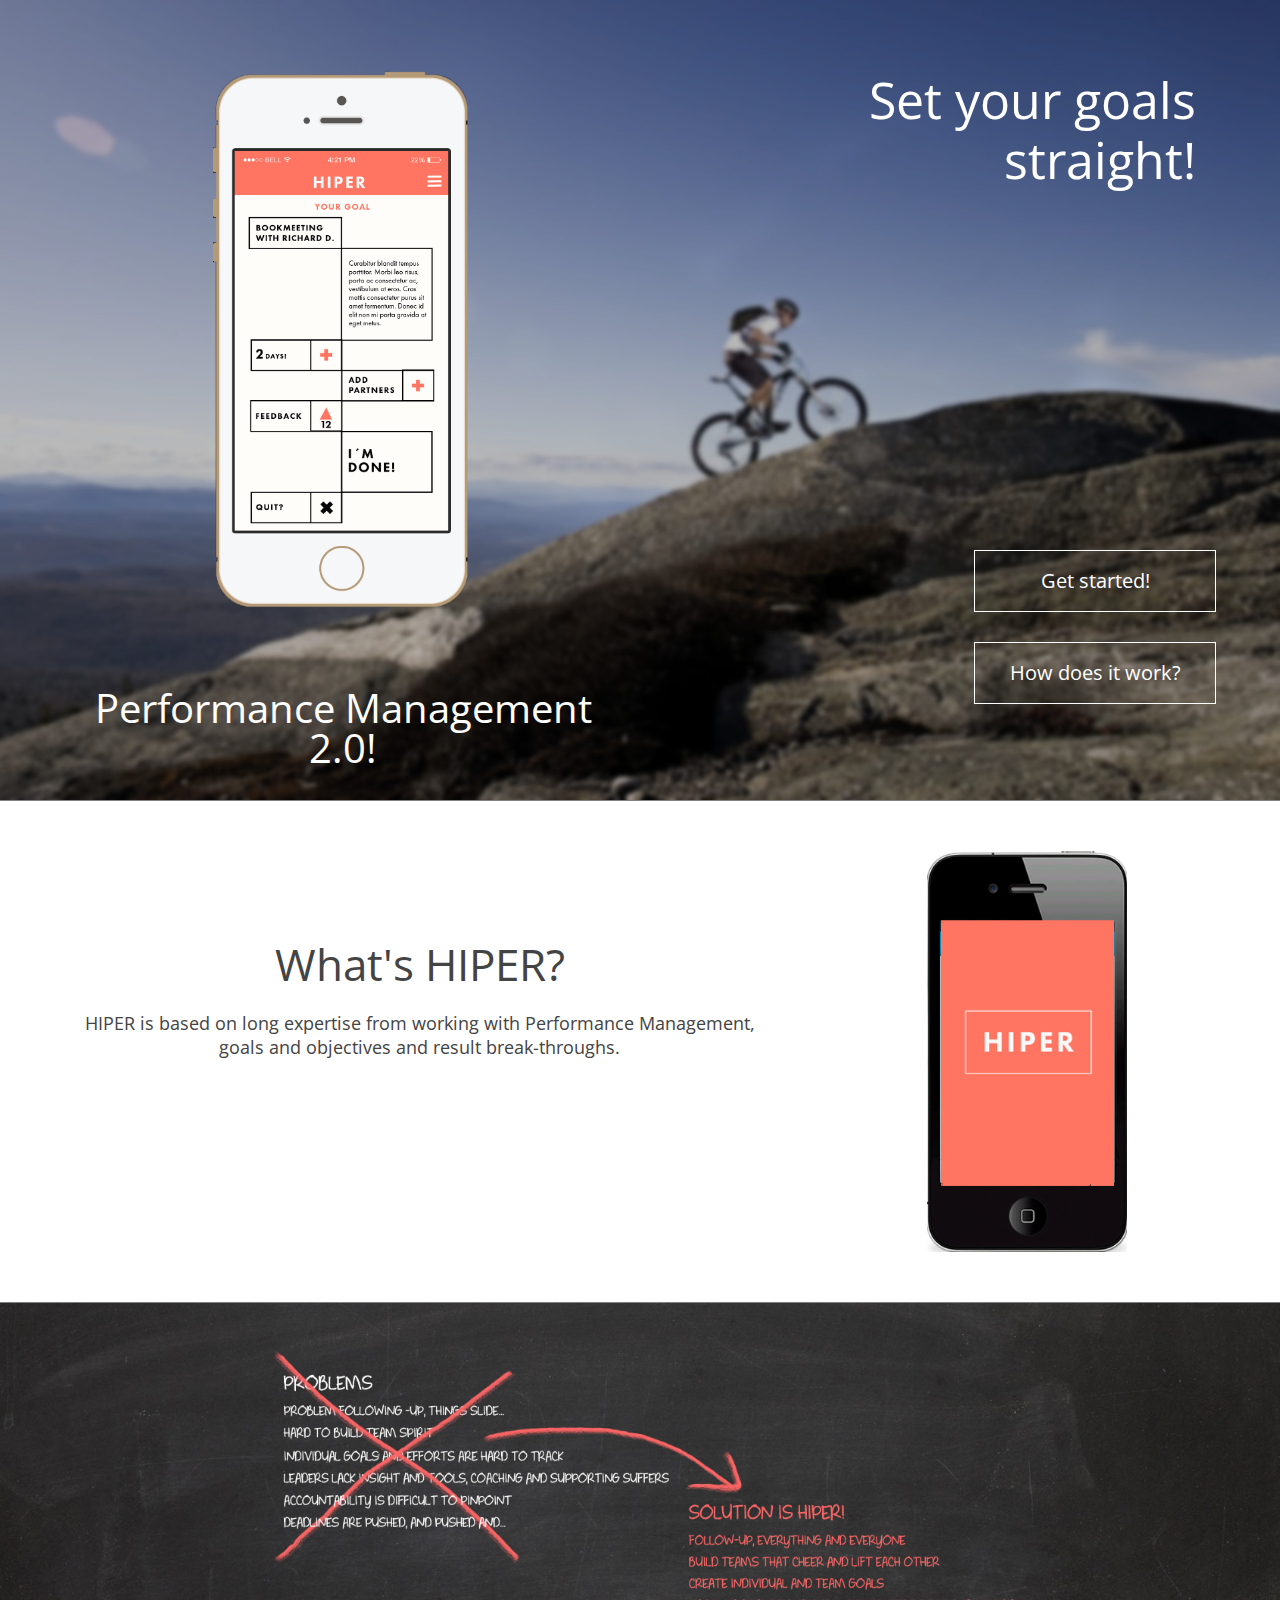
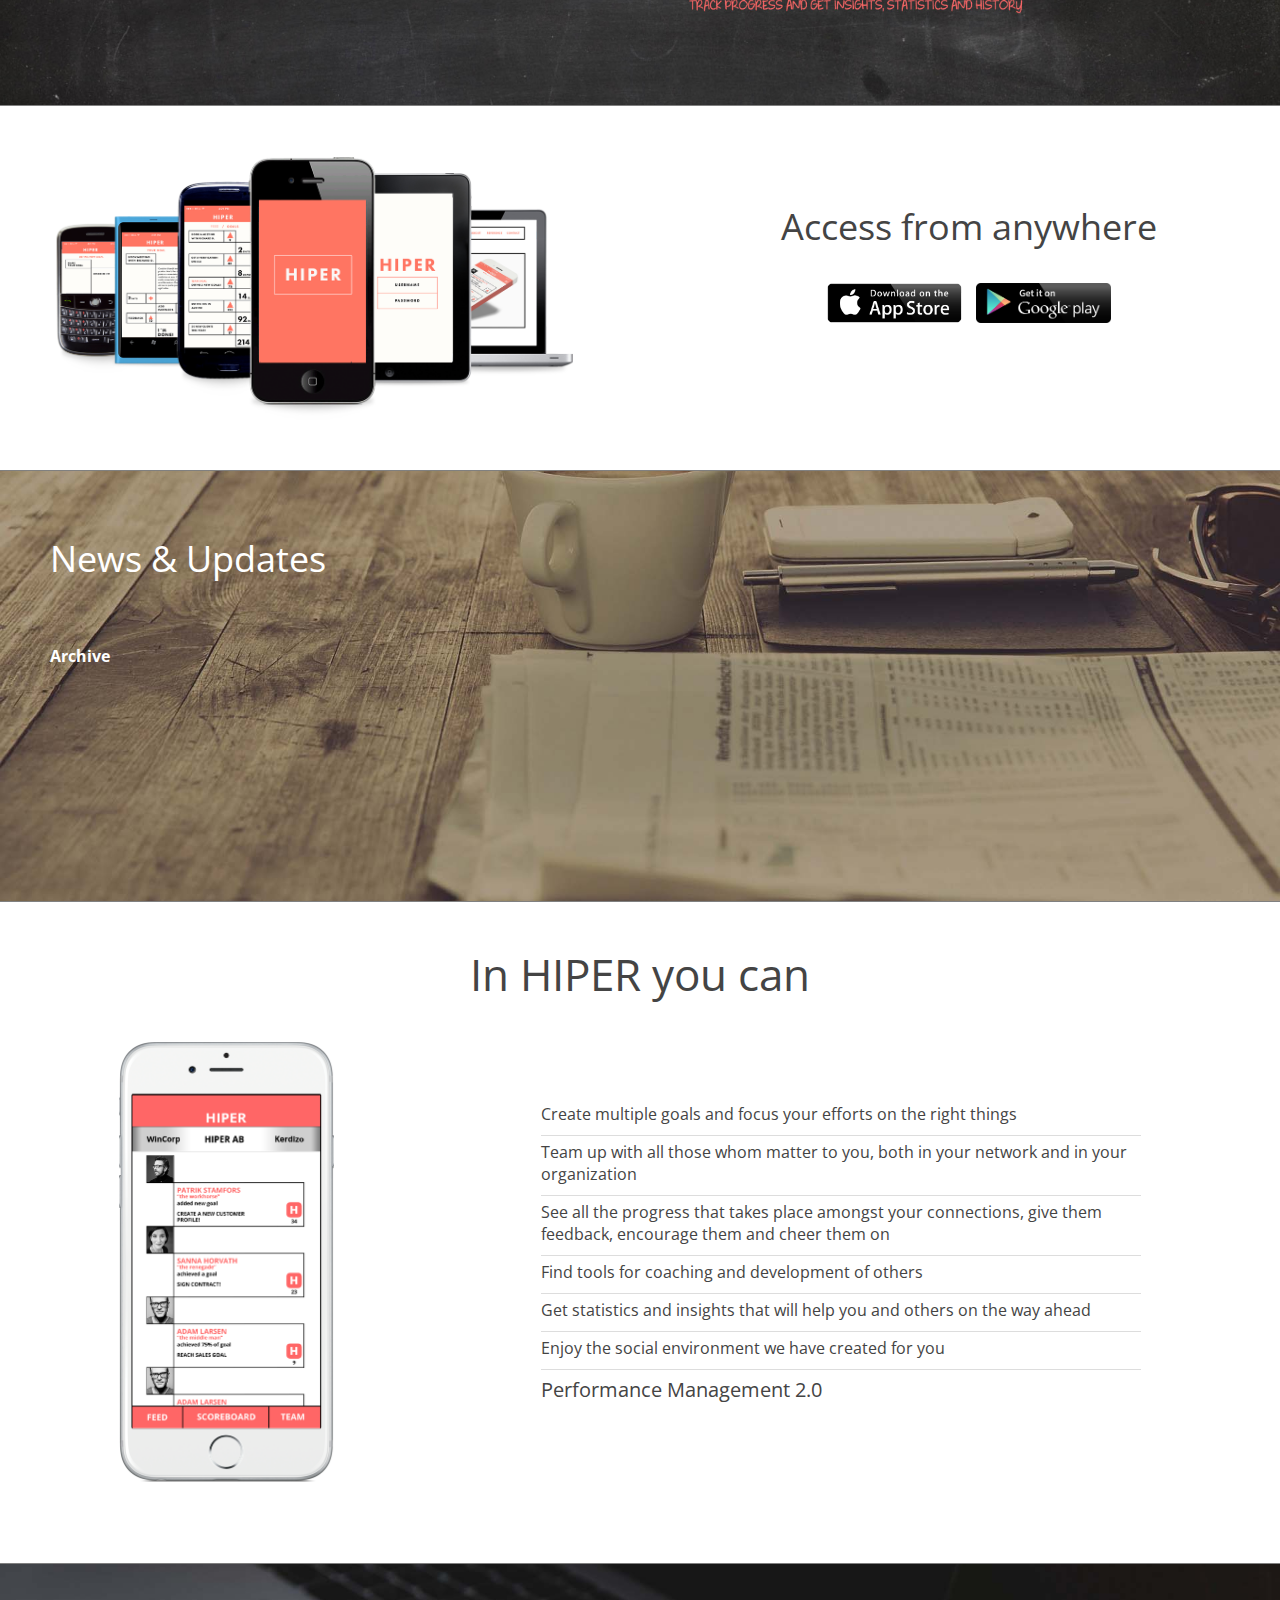
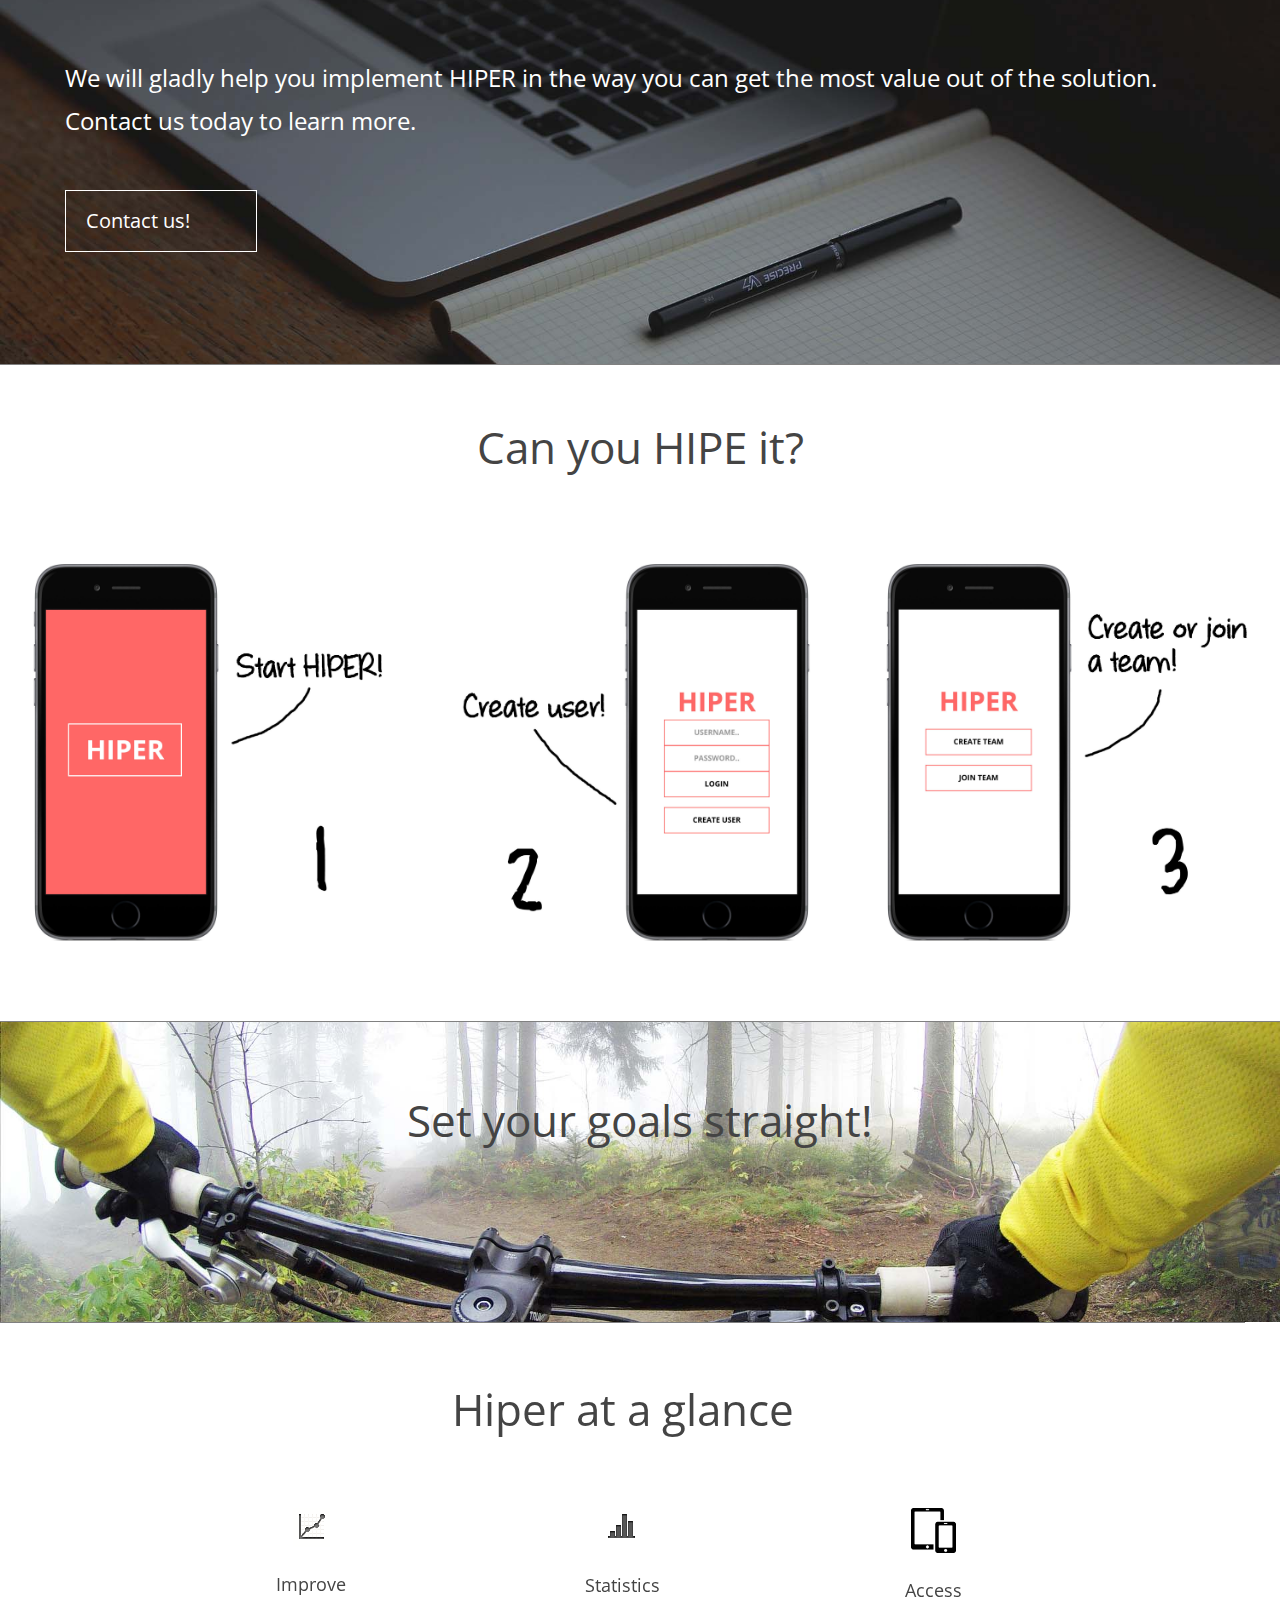
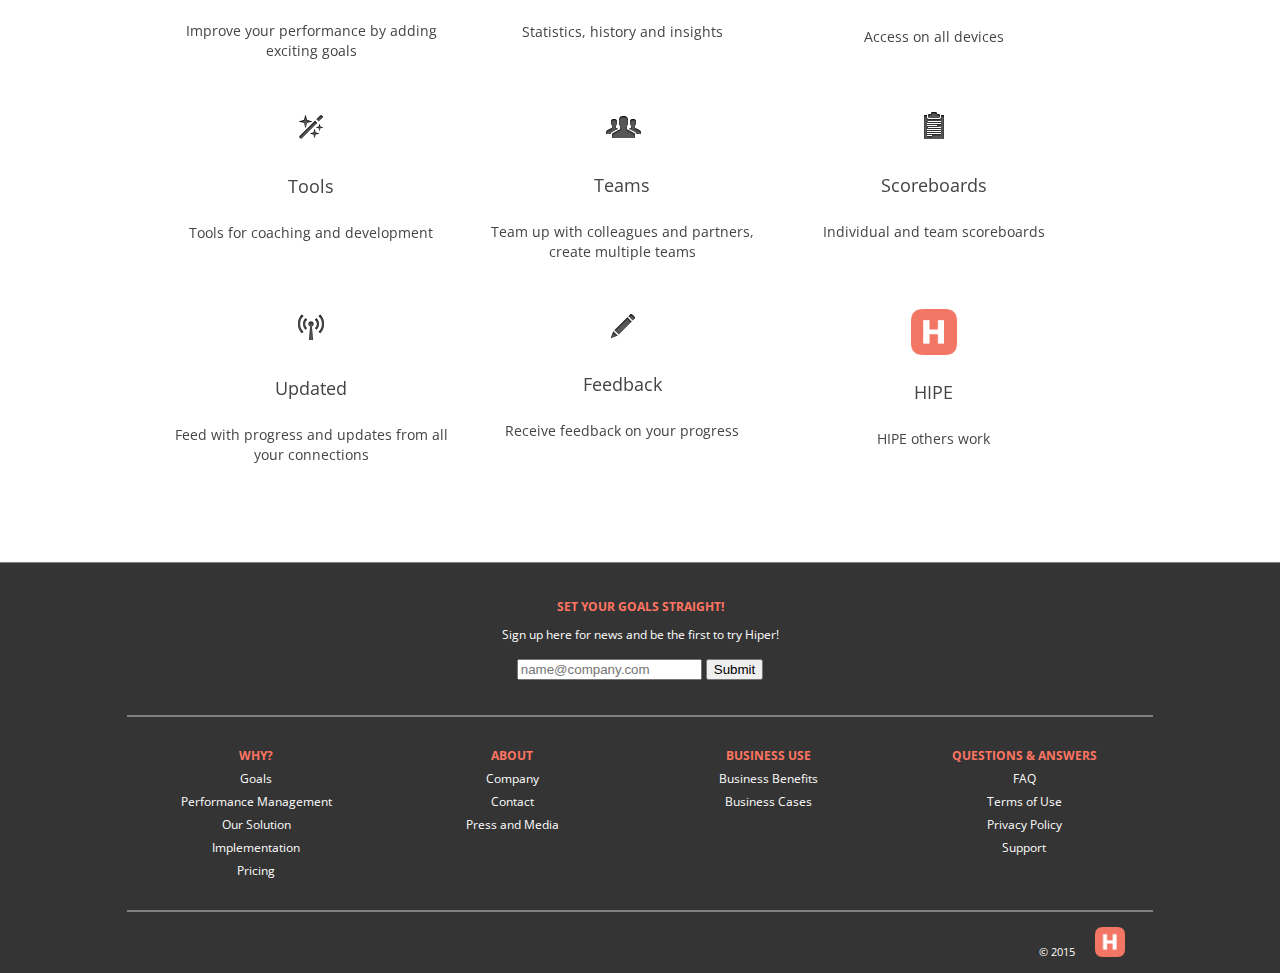
==== en/index.html @ ca30c926 "first commit" ====
<!--  Engelsk sida  -->

<!DOCTYPE html>
<html lang="en-gb" dir="ltr">

<head>
	<link rel="alternate" href="en.hiper.se" hreflang="en-se" />
	<title>HIPER performance management tool - IT tool for goal setting and team motivation</title>
	<meta name="description" content="HIPER performance management tool improves team performance by simplifying goal setting and increasing team 
	motivation by a shared feed with goal updates">
	<link rel="canonical" href="http://en.hiper.se">
	<meta name="viewport" content="width=device-width, initial-scale=1.0">
	<meta charset="utf-8">
	
	<link href='https://fonts.googleapis.com/css?family=Open+Sans:400,300,800,700&subset=latin,greek' rel='stylesheet' type='text/css'>	
	
	<!-- UIkit -->
	<!-- CSS -->
	<link id="data-uikit-theme" rel="stylesheet" type="text/css" href= "UIkit/css/uikit.css"> 
	<link rel="stylesheet" type="text/css" href= "UIkit/css/components/slidenav.css"> 
	<link rel="stylesheet" type="text/css" href= "UIkit/css/components/slider.css"> 
	
	<!--HIPER style-->
	<link rel="stylesheet" type="text/css" href= "css/hiperstyle_homepage.css"> 
	
	<!-- javascript -->
	<script src="UIkit/jquery-1.11.3.js"></script>
	<script src="UIkit/js/uikit.min.js"></script>
	<script src="UIkit/js/components/parallax.min.js"></script>    
	<script src="UIkit/js/components/slider.min.js"></script>  	
	<script src="UIkit/js/components/slidenav.min.js"></script>  		
	<script src="../functions.js"></script>
	<script>
		window.onload=load_news('en',3);
	</script>
	
	<!-- Autocomplete CSS -->
    <link rel="stylesheet" href="UIkit/components/autocomplete.min.css">
    <!-- Autocomplete Javascript -->
    <script src="UIkit/components/autocomplete.min.js"></script>
	<!--Favicon-->
	<link rel="icon" 
      type="image/png" 
      href="favicon.png" />
</head>

<body>
<!-- Facebook like button-->
<div id="fb-root"></div>
<script>(function(d, s, id) {
  var js, fjs = d.getElementsByTagName(s)[0];
  if (d.getElementById(id)) return;
  js = d.createElement(s); js.id = id;
  js.src = "//connect.facebook.net/en_US/sdk.js#xfbml=1&version=v2.5";
  fjs.parentNode.insertBefore(js, fjs);
}(document, 'script', 'facebook-jssdk'));</script>

<div style="position:absolute; left: 0; right: 0; z-index: 300; width:100%;">
	<!--Heading-->
	<div id="header" style="position:fixed; 
				height:50px; 
				background-color:white; 
				width:100%;  
				z-index:500;
				border-bottom: 1px solid grey"
				data-uk-parallax="{opacity:'0,1', viewport:0.7}">

		<div class="uk-grid uk-grid-collapse">

			<div class="uk-hidden-small uk-hidden-medium uk-width-large-1-1" >
				<a href="index.html"><img style="float:left; height:46px; width:auto; margin-right:50px;margin-left:10px; margin-top:2px" src="img/hiper_logo.png"></img></a>
			<!--	<a href="index.html"><img style="float:left; height:30px; width:auto; margin:10px; margin-right:50px" src="img/hiper_logo_futura_medium_peach.png"></img></a>-->
				<a href="https://www.apple.com/itunes/charts/free-apps/"><img style="float:right; height:32px; margin:9px " src="img/app-store-logo.png"></img></a>
				<a href="https://play.google.com/store?hl=en"><img style="float:right; height:32px; margin:9px " src="img/button-get-it-on-google-play-600px.png"></img></a>


				<ul class="uk-tab" style="margin-top:13px">
					<li><a href="about.html#WhyHIPER" style="color:#ff7562">Why?</a></li>
					<li><a href="about.html#AboutHIPER" style="color:#ff7562">About</a></li>
					<li><a href="about.html#Pricing" style="color:#ff7562">Pricing</a></li>
					<li><a href="about.html#Contact" style="color:#ff7562">Contact</a></li>
					<li><a href="about.html#Contact" style="color:#ff7562">Get started!</a></li>
					<li><a href="http://hiper-app.com" style="color:#ff7562">Login</a></li>
					<!-- flag -->
					<li><a href="../index.html"><img style="float:right; height:15px; margin-top:2px;margin-left:8px " src="img/flag-se.png"></img></a>	</li>			
				</ul>
			</div>

			<div class="uk-hidden-small uk-width-medium-1-1 uk-hidden-large" >
				<a href="index.html"><img style="float:left; height:46px; width:auto; margin-right:50px;margin-left:10px; margin-top:2px" src="img/hiper_logo.png"></img></a>
			<!--	<a href="index.html"><img style="float:left; height:30px; width:auto; margin:10px; margin-right:50px" src="img/hiper_logo_futura_medium_peach.png"></img></a>-->
				<a href="https://www.apple.com/itunes/charts/free-apps/"><img style="float:right; height:32px; margin:9px " src="img/app-store-logo.png"></img></a>
				<a href="https://play.google.com/store?hl=en"><img style="float:right; height:32px; margin:9px " src="img/button-get-it-on-google-play-600px.png"></img></a>
	

				<ul class="uk-tab">
				<li data-uk-dropdown="{mode:'click'}">
					<a href="" style="margin-top:13px; color:#ff7562">Menu</a>
					<!--<div><button class="uk-button" style="height:30px;margin:10px;">Menu</button></div>-->
					<div class="uk-dropdown">					
						<ul class="uk-nav uk-nav-dropdown">
							<li><a href="about.html#WhyHIPER">Why?</a></li>
							<li><a href="about.html#AboutHIPER">About</a></li>
							<li><a href="about.html#Pricing">Pricing</a></li>
							<li><a href="about.html#Contact">Contact</a></li>
							<li><a href="about.html#Contact">Get started!</a></li>							
							<li><a href="http://hiper-app.com" style="color:#ff7562">Login</a></li>
						</ul>
					</div>
				</li>
				<!-- flag -->
				<li><a href="../index.html"><img style="height:15px; margin-top:15px;margin-left:8px " src="img/flag-se.png"></img></a>	</li>			

				</ul>
			</div>
			<div class="uk-width-small-1-1 uk-hidden-medium uk-hidden-large" >
				<a href="index.html"><img style="float:left; height:46px; width:auto; margin-right:50px;margin-left:10px; margin-top:2px" src="img/hiper_logo.png"></img></a>
			<!--	<a href="index.html"><img style="float:left; height:30px; width:auto; margin:10px; margin-right:50px" src="img/hiper_logo_futura_medium_peach.png"></img></a>-->

				<ul class="uk-tab">
				<li data-uk-dropdown="{mode:'click'}">
					<a href="" style="margin-top:13px; color:#ff7562">Menu</a>
					<!--<div><button class="uk-button" style="height:30px;margin:10px;">Menu</button></div>-->
					<div class="uk-dropdown">					
						<ul class="uk-nav uk-nav-dropdown">
							<li><a href="about.html#WhyHIPER">Why?</a></li>
							<li><a href="about.html#AboutHIPER">About</a></li>
							<li><a href="about.html#Pricing">Pricing</a></li>
							<li><a href="about.html#Contact">Contact</a></li>
							<li><a href="about.html#Contact">Get started!</a></li>							
							<li><a href="http://hiper-app.com" style="color:#ff7562">Login</a></li>
						</ul>
					</div>
				</li>
				<!-- flag -->
				<li><a href="../index.html"><img style="height:15px; margin-top:15px;margin-left:8px " src="img/flag-se.png"></img></a></li>				
				</ul>
			</div>
		</div>
	</div>

	<!--mountain bike section-->
	<div style="position:relative; 
				background-repeat:no-repeat; 	
				background-size:cover;
				background-image: url(img/bkg_extreme_mountainbike2.jpg);
				min-height:800px;
				background-position:right top;
				z-index: 100;">

		<!--first grid-->	
		<div class="uk-grid" style="position:relative; padding-left:5%; padding-right:5%" >
			<div class="uk-hidden-small uk-width-medium-1-2 uk-width-large-2-4" style="margin-top:50px;"  align="center">
				<img src="img/hiper_iphone_goal.png" alt="Performance management goal setting" style="height:auto; width:300px; padding:20px;">
				<h1 style="color:white;font-size:40px;line-height:40px;margin-top:50px;">Performance Management 2.0!</h1>	
			</div>
			<div class="uk-width-small-1-1 uk-hidden-medium uk-hidden-large" style="margin-top:50px;" align="center">
				<img src="img/hiper_iphone_goal.png" alt="Performance management goal setting" style="height:auto; width:200px; padding:5%;">				
			</div>
			<div align="right"class="uk-width-large-2-4 uk-hidden-medium uk-hidden-small uk-push-right">
				<p align="right"style=" color:#ffffff;font-size:50px;line-height:60px;margin-top:50px; padding:20px; width:75%">Set your goals straight!</p> 
<!--					<form style=" padding:20px" class="uk-form" action="store_email_en.php" method="POST" accept-charset="UTF-8">
						<fieldset data-uk-margin>
							<h4 style="color:#ffffff"> Want to try? </h4>
							<div class="uk-form-row"><input type="email" name="email" id="email" placeholder="name@company.com"></input></div>
							<div class="uk-form-row"><input type="submit" value="Submit"></input><br></div>
						</fieldset>
					</form>		-->	
				<a href="http://hiper-app.com"><p class="buttonhover" align="center"style="border:1px solid white; color:#ffffff;font-size:20px;line-height:20px;margin-top:340px; padding:20px; width:200px">Get started!</p> </a>		
				<a href="index.html#GettingStarted" data-uk-smooth-scroll><p class="buttonhover" align="center"style="border:1px solid white; color:#ffffff;font-size:20px;line-height:20px;margin-top:30px; padding:20px; width:200px">How does it work?</p> </a>		
			</div>
			<div align="right"class="uk-hidden-large uk-width-medium-1-2 uk-hidden-small uk-push-right">
				<p align="right"style=" color:#ffffff;font-size:50px;line-height:60px;margin-top:50px; padding:20px; width:75%">Set your goals straight!</p> 
<!--					<form class="uk-form" action="store_email_en.php" method="POST" accept-charset="UTF-8">
						<fieldset data-uk-margin>
							<h4 style="color:#ffffff"> Want to try? </h4>
							<div class="uk-form-row"><input type="email" name="email" id="email" placeholder="name@company.com"></input></div>
							<div class="uk-form-row"><input type="submit" value="Submit"></input><br></div>
						</fieldset>
					</form>	-->		
				<a href="http://hiper-app.com"><p class="buttonhover" align="center"style="border:1px solid white; color:#ffffff;font-size:20px;line-height:20px;margin-top:250px; padding:20px; width:200px">Get started!</p> </a>					
				<a href="index.html#GettingStarted" data-uk-smooth-scroll><p class="buttonhover" align="center"style="border:1px solid white; color:#ffffff;font-size:20px;line-height:20px;margin-top:30px; padding:20px; width:200px">How does it work?</p> </a>		
			</div>
			<div class="uk-width-small-1-1 uk-hidden-medium uk-hidden-large" align="center">
				<p style="color:#ffffff;font-size:30px;line-height:30px; padding:20px; width:75%">Set your goals straight!</p> 
				<h2 style="color:white">Performance Management 2.0!</h2>	
<!--					<form class="uk-form" action="store_email_en.php" method="POST" accept-charset="UTF-8">
						<fieldset data-uk-margin>
							<h6 style="color:#ffffff"> Want to try? </h6>
							<div class="uk-form-row"><input type="email" name="email" id="email" placeholder="name@company.com"></input></div>
							<div class="uk-form-row"><input type="submit" value="Submit"></input><br></div>
						</fieldset>
					</form>		-->	
				<a href="http://hiper-app.com"><p class="buttonhover" align="center"style="border:1px solid white; color:#ffffff;font-size:20px;line-height:20px;margin-top:50px; padding:20px; width:200px">Get started!</p> </a>		
				<a href="index.html#GettingStarted" data-uk-smooth-scroll><p class="buttonhover" align="center"style="border:1px solid white; color:#ffffff;font-size:20px;line-height:20px;margin-top:30px; padding:20px; width:200px">How does it work?</p> </a>		
			</div>
		</div>					
	</div>

	<!--What's HIPER?-->
	<div style="position:relative; 				
				background-color: #ffffff;
				min-height:400px;
				width:100%;
				z-index: 100;
				border-top: 1px solid grey;"
				data-uk-parallax="{bg:'500'}">	
		<div valign="middle" style="margin-left:50px;margin-right:50px;margin-top:20px;margin-bottom:20px;">
			<div class="uk-grid" style="position:relative">
				<div align="center" style="padding:50px;" class="uk-width-medium-2-3 uk-width-small-1-1">		
					<h2 style="font-size:44px; line-height:44px; padding-top:10%" align="center">What's HIPER?</h2>	
					<h3> HIPER is based on long expertise from working with Performance Management, goals and objectives and result break-throughs. </h3>
				</div>	
				<div align="center"  style="padding:30px" class="uk-width-medium-1-3 uk-width-small-1-1">
					<img src="img/iphone_hiper.png"  style="height:auto; max-width:200px" alt="HIPER performance management tool start screen">
				</div>				
			</div>
		</div>
	</div>
	
	<!-- Blackboard -->
	<div>
		<div style="position:relative; 				
					background-color:white;
					background-size:cover;
					background-position:center bottom;
					width:100%;
					z-index: 100;
					border-top: 1px solid grey;">
			<div class="uk-grid">		
				<div class="uk-width-large-1-1 uk-width-medium-1-1 uk-hidden-small">
					<div align="center">
						<img src="img/blackboard.jpg"  style="width:100%; height:auto;" alt="problems solved with HIPER">
					</div>
				</div>			
			</div>
		</div> 
	</div>	

		<!--Mobile devices-->
	<div align="center" style="position: relative;			  
			background-color: #ffffff;
			z-index: 100;
			width:100%;
			top:0px;
			border-top: 1px solid grey">
		<div class="uk-grid">		
			<div class="uk-width-large-1-2 uk-hidden-medium uk-hidden-small">						
				<img src="img/mobile-devices.png" style=" height:auto; width:672px; padding:8%;" alt="mobiles with HIPER - performance management tool for goal review"></img>
			</div>
			<div class="uk-width-large-1-2 uk-hidden-medium uk-hidden-small">		
				<h2 style="padding-top:100px;font-size:36px;line-height:42px;"><span itemprop="operatingSystem">Access from anywhere</span></h2>
				<a href="https://www.apple.com/itunes/charts/free-apps/"><img style="float:center; height:40px; margin:5px; margin-top:20px " src="img/app-store-logo.png"></img></a>
				<a href="https://play.google.com/store?hl=en"><img style="float:center; height:40px; margin:5px; margin-top:20px " src="img/button-get-it-on-google-play-600px.png"></img></a>
			</div>
			<div class="uk-hidden-large uk-width-medium-1-1 uk-hidden-small">		
				<h2 style="padding-top:30px;font-size:36px;line-height:42px;"><span itemprop="operatingSystem">Access from anywhere</span></h2>
				<img src="img/mobile-devices.png" style=" height:auto; width:672px; padding:20px;" alt="mobiles with HIPER - performance management tool for goal review"></img>
				<br>
				<a href="https://www.apple.com/itunes/charts/free-apps/"><img style="float:center; height:40px; margin-bottom:20px;margin-top:10px;margin-left:5px;margin-right:5px  " src="img/app-store-logo.png"></img></a>
				<a href="https://play.google.com/store?hl=en"><img style="float:center; height:40px; margin-bottom:20px;margin-top:10px;margin-left:5px;margin-right:5px " src="img/button-get-it-on-google-play-600px.png"></img></a>
			</div>
			<div class="uk-hidden-large uk-hidden-medium uk-width-small-1-1" style="background-color: #ffffff";>		
				<h2 style="padding-top:30px;font-size:36px;line-height:42px;"><span itemprop="operatingSystem">Access from anywhere</span></h2>
				<img src="img/mobile-devices.png" style=" height:auto; width:672px; padding:20px;" alt="mobiles with HIPER - performance management tool for goal review"></img>
				<a href="https://www.apple.com/itunes/charts/free-apps/"><img style="float:center; height:40px; margin-bottom:20px;margin-top:10px;margin-left:5px;margin-right:5px  " src="img/app-store-logo.png"></img></a>
				<a href="https://play.google.com/store?hl=en"><img style="float:center; height:40px; margin-bottom:20px;margin-top:10px;margin-left:5px;margin-right:5px " src="img/button-get-it-on-google-play-600px.png"></img></a>
			</div>
		</div>
	</div>	
	
	<!-- News and media, newspaper-->
	<a id="newsandupdates" class="anchorback50"></a>
	<div  style="position:relative; 				
				background-image: url(img/newsandpress.jpg);
				background-size:cover;
				background-position:left center;
				height:430px;
				width:100%;
				z-index: 100;
				border-top: 1px solid grey;">

		<div style="margin-top:70px;padding-left:50px">
			<h2 style="font-size:36px;color:white;line-height:36px;"> News & Updates </h2>
			<br>

			<p style="color:white;"> <span id="news_en_top3"> </p> 
			<br>
			<a href="#news_archive" data-uk-modal onclick="load_news('en',100)" style="z-index: 500;color:white; font-size:16px;line-height:16px; font-weight:bold">Archive</a>
		</div>		
	</div>
		<!-- Modal implementation News archive -->
	<div id="news_archive" class="uk-modal">
		<div class="uk-modal-dialog">			
			<a  href="#"  class="uk-modal-close uk-close"></a>
			<div class="uk-container-center" style="padding-bottom:5%">		
				<div class="uk-panel">
					<h2>Archive</h2>
					<p style="padding-left 20px"> <span id="news_en_all"> </p>
				</div>			
			</div>			
		</div>
	</div>
		
	<!--In HIPER you can-->
	<div align="center" style="position:relative; 		 
				background-color:#FFFFFF;
				z-index: 200;
				width:100%;
				min-height:500px;
				border-top: 1px solid grey">	
		<!-- IPhone profiles -->
		
		<div style="position:relative">
			<div align="center" style="width:100%" class="uk-grid">		
				<div align="center" style=" margin-top:50px;margin-bottom:50px" class="uk-hidden-small uk-width-medium-1-1">
					<h2 style="font-size:44px;line-height:44px;"> In HIPER you can </h2>				
					<table>
						<tr>
							<td style="width:400px"><img src="img/inhiperyoucan-iphone.png" alt="goal update feed" style="max-height:500px; width:auto; padding:30px"></td>
							<td>
								<ul class="uk-list uk-list-line uk-list-space" style=" padding:50px; width:600px">
									<li><h4>Create multiple goals and focus your efforts on the right things</h4></li>
									<li><h4>Team up with all those whom matter to you, both in your network and in your organization</h4></li>
									<li><h4>See all the progress that takes place amongst your connections, give them feedback, encourage them and cheer them on</h4></li>
									<li><h4>Find tools for coaching and development of others</h4></li>
									<li><h4>Get statistics and insights that will help you and others on the way ahead</h4></li>
									<li><h4>Enjoy the social environment we have created for you</h4></li>
									<li><h2>Performance Management 2.0</h2></li>
								</ul>
							</td>
						<tr>
					</table>
					
				</div>				
				<div align="center" style=" margin-top:50px" class="uk-width-small-1-1 uk-hidden-medium uk-hidden-large">
					<h2 style="font-size:44px;line-height:44px;"> In HIPER you can </h2>				
					<table>
						<tr>
							<td style="width:300px" align="center"><img src="img/inhiperyoucan-iphone.png"  alt="goal update feed" style="height:500px; width:auto; padding:50px"></td>
						</tr>
						<tr>
							<td>
								<ul class="uk-list uk-list-line" style=" padding-bottom:30px;">
									<li><h6>Create multiple goals and focus your efforts on the right things</h6></li>
									<li><h6>Team up with all those whom matter to you, both in your network and in your organization</h6></li>
									<li><h6>See all the progress that takes place amongst your connections, give them feedback, encourage them and cheer them on</h6></li>
									<li><h6>Find tools for coaching and development of others</h6></li>
									<li><h6>Get statistics and insights that will help you and others on the way ahead</h6></li>
									<li><h6>Enjoy the social environment we have created for you</h6></li>
									<li><h2>Performance Management 2.0</h2></li>
								</ul>
							</td>
						<tr>
					</table>					
				</div>							
			</div>  
		</div>	
	</div>
	
	<!--we will gladly help you implement hiper-->
	<div style="position:relative; 				
				background-image: url(img/bkg_laptop.jpg);
				background-size:cover;
				background-repeat:no-repeat; 
				background-position:left center;
				height:400px;
				width:100%;
				z-index: 100;
				border-top: 1px solid grey;">
		<div class="uk-grid">
			<div class="uk-width-large-1-1 uk-width-medium-1-1 uk-hidden-small" style=" margin-top:100px;padding-left:100px;padding-right:50px">
				<p style="color:#FFFFFF;font-size:24px;line-height:28px">We will gladly help you implement HIPER in the way you can get the most value out of the solution.</p>
				<p style="color:#FFFFFF;font-size:24px;line-height:28px">Contact us today to learn more.</p>
				<br>
				<br>
				<a href="about.html#Contact"><p  class="buttonhover" style="font-size:20px;border:1px solid white;color:#FFFFFF; padding:20px; width:150px">Contact us!</p></a>
			</div>
			<div class="uk-hidden-large uk-hidden-medium uk-width-small-1-1" style="margin-top:100px;padding-left:100px;padding-right:50px">
				<h3 style="color:#FFFFFF">We will gladly help you implement HIPER in the way you can get the most value out of the solution. Contact oss today to learn more.</h3>
				<a href="about.html#Contact"><p  class="buttonhover" align="center" style="font-size:20px;border:1px solid white;color:#FFFFFF; padding:20px; width:100px">Contact us!</p></a>
			</div>
		</div>		
	</div>

	<!--Can you hipe it?-->
	<div id="GettingStarted" 
			align="center" 
				style="position: relative;
				background-color: #ffffff;
				z-index: 100;
	<!--			max-height:650px;-->
				width:100%;
				border-top: 1px solid grey">
				
		<h2 style="font-size:44px;line-height:44px;padding-top:60px; padding-bottom:80px" align="center">Can you HIPE it?</h2>	
		<div class="uk-slidenav-position" data-uk-slider="{autoplay:true, autoplayInterval:4000}">
			<div class="uk-slider-container" style="margin-bottom:80px">
				<ul class="uk-slider uk-grid-width-medium-1-3">
					<li>
							<img src="img/hipeit_splash.jpg" width="450" height="auto" alt="Start HIPER">	
					</li>
					<li>
							<img src="img/hipeit_loginuser.jpg" width="450" height="auto" alt="Create user">	
					</li>
					<li>
							<img src="img/hipeit_jointeam.jpg" width="450" height="auto" alt="Create or join team">	
					</li>
					<li>
							<img src="img/hipeit_feed.jpg" width="450" height="auto" alt="Track and hipe your colleagues">	
					</li>
					<li>
							<img src="img/hipeit_setgoals.jpg" width="450" height="auto" alt="Set new goals">	
					</li>
	
				</ul>
			</div>
			<a href="" class="uk-slidenav uk-slidenav-previous" data-uk-slider-item="previous"></a>
			<a href="" class="uk-slidenav uk-slidenav-next" data-uk-slider-item="next"></a>
			
		</div>	
	</div>
		
	<!--greenwood-->
	<div style="position:relative; 				
				background-image: url(img/bkg_cycling_greenwood.jpg);
				background-size:cover;
				background-repeat:no-repeat; 
				background-position:left center;
				height:300px;
				width:100%;
				z-index: 100;
				border-top: 1px solid grey;">	
		<div  style="margin-left:5%;margin-right:5%;margin-top:50px; padding:2%">
			<h2 style="font-size:44px;line-height:44px;" align="center">Set your goals straight!</h2>
		</div>
	</div>

	<!--Hiper at a glans section -->
	<div class="uk-grid"
			style="position: relative;
				  
				background-color: #ffffff;
	<!--			min-height:900px;-->
				z-index: 100;
				width:100%;
				height:auto;
				border-top: 1px solid grey">
	
		<div align="center" class="uk-hidden-small uk-width-large-1-1 uk-width-medium-1-1" style="position:relative; padding-top:5%; padding-bottom:50px" data-uk-parallax="{y:'0, 0',x:'0, 0', viewport:1}">
			<h2 style="font-size:44px;line-height:44px;"><span>Hiper at a glance</span></h2>
			<div class="uk-grid" style="border:none; width:75%; padding-top:5%">
					<div class="uk-width-medium-1-3 uk-width-small-1-2 uk-container-center" align="center" style="padding-bottom:5%;">   
					<img src="img/icon_improve.png"></img>
					<h3> Improve </h3>
					<h5> Improve your performance by adding exciting goals </h5></div>
					<div class="uk-width-medium-1-3 uk-width-small-1-2 uk-container-center" align="center" style="padding-bottom:5%;"> 
					<img src="img/icon_statistics.png"></img>
					<h3> Statistics </h3>
					<h5> Statistics, history and insights </h5></div>
					<div class="uk-width-medium-1-3 uk-width-small-1-2 uk-container-center" align="center" style="padding-bottom:5%;"> 
					<img src="img/icon_devices.png"></img>
					<h3> Access </h3>
					<h5> Access on all devices </h5>   </div>
					<div class="uk-width-medium-1-3 uk-width-small-1-2 uk-container-center" align="center" style="padding-bottom:5%;"> 	
					<img src="img/icon_tools.png"></img>
					<h3> Tools </h3>
					<h5> Tools for coaching and development </h5></div>
					<div class="uk-width-medium-1-3 uk-width-small-1-2 uk-container-center" align="center" style="padding-bottom:5%;"> 
					<img src="img/icon_team.png"></img>
					<h3> Teams </h3>
					<h5> Team up with colleagues and partners, create multiple teams </h5></div>
					<div class="uk-width-medium-1-3 uk-width-small-1-2 uk-container-center" align="center" style="padding-bottom:5%;"> 
					<img src="img/icon_scoreboard.png"></img>
					<h3> Scoreboards </h3>
					<h5> Individual and team scoreboards </h5></div>
					<div class="uk-width-medium-1-3 uk-width-small-1-2 uk-container-center" align="center" style="padding-bottom:5%;"> 
					<img src="img/icon_updates.png"></img>
					<h3> Updated </h3>
					<h5> Feed with progress and updates from all your connections </h5></div>
					<div class="uk-width-medium-1-3 uk-width-small-1-2 uk-container-center" align="center" style="padding-bottom:5%;"> 
					<img src="img/icon_feedback.png"></img>
					<h3> Feedback </h3>
					<h5> Receive feedback on your progress </h5></div>
					<div class="uk-width-medium-1-3 uk-width-small-1-2 uk-container-center" align="center" style="padding-bottom:5%;"> 
					<img style="height:46px"src="img/hiper_logo.png"></img>
					<h3> HIPE </h3>
					<h5> HIPE others work </h5>   </div>
				</tr>
			</table>	
		</div>		
	</div>

	<!--Footer-->
	<div style="position: relative;			  
				background-color: #343434;
				z-index: 100;
				width: 100%;
				min-height:410px;
				border-top: 1px solid grey">
		
		<div align="center" style="position:relative; margin-top:20px ;width:100%;">

			<div style="width:80%; padding:20px">
				<h6 style="color:#ff7562;font-weight:bold; line-height:8px"> SET YOUR GOALS STRAIGHT! </h6>
				<form action="store_email_en.php" method="POST" accept-charset="UTF-8">
					<h6 id="email_registration" style="color:#ffffff"> Sign up here for news and be the first to try Hiper! </h6>
					<input type="email" name="email" id="email" placeholder="name@company.com"></input>
					<input type="submit" value="Submit"></input><br>
				</form>			
			</div>
			<hr style="border:1px grey solid; width:80%"></hr>

			<div class="uk-grid" style="width:80%; padding-bottom:5px;padding-top:20px;">
				<div class="uk-width-large-1-4 uk-width-medium-1-2 uk-container-center" align="center">   
					<a class="linkhover" href="about.html#WhyHIPER"><h6 style="color:#ff7562;font-weight:bold; line-height:8px"> WHY? </h6></a>
					<a class="linkhover" href="about.html#Goals"><h6 style="color:#ffffff; line-height:8px"> Goals </h6></a>
					<a class="linkhover" href="about.html#PerformanceManagement"><h6 style="color:#ffffff; line-height:8px"> Performance Management </h6></a>
					<a class="linkhover" href="about.html#OurSolution"><h6 style="color:#ffffff; line-height:8px"> Our Solution </h6></a>
					<a class="linkhover" href="about.html#Implementation"><h6 style="color:#ffffff; line-height:8px"> Implementation </h6></a>
					<a class="linkhover" href="about.html#Pricing"><h6 style="color:#ffffff; line-height:8px"> Pricing </h6></a>
				</div>
				<div class="uk-width-large-1-4 uk-width-medium-1-2 uk-container-center" align="center">	
					<a class="linkhover" href="about.html#AboutHIPER"><h6 style="color:#ff7562;font-weight:bold; line-height:8px"> ABOUT </h6></a>
					<a class="linkhover" href="about.html#TheCompany"><h6 style="color:#ffffff; line-height:8px"> Company </h6></a>
					<a class="linkhover" href="about.html#Contact"><h6 style="color:#ffffff; line-height:8px"> Contact </h6></a>
					<a class="linkhover" href="about.html#PressandMedia"><h6 style="color:#ffffff; line-height:8px"> Press and Media </h6></a>
				</div>
				<div class="uk-width-large-1-4 uk-width-medium-1-2 uk-container-center" align="center">	
					<a class="linkhover" href="about.html#BusinessUse"><h6 style="color:#ff7562;font-weight:bold; line-height:8px"> BUSINESS USE </h6></a>
					<a class="linkhover" href="about.html#BusinessBenefits"><h6 style="color:#ffffff; line-height:8px"> Business Benefits </h6></a>
					<a class="linkhover" href="about.html#BusinessCases"><h6 style="color:#ffffff; line-height:8px"> Business Cases</h6></a>
				</div>
				<div class="uk-width-large-1-4 uk-width-medium-1-2 uk-container-center" align="center">	
					<a class="linkhover" href="about.html#QA"><h6 style="color:#ff7562;font-weight:bold; line-height:8px"> QUESTIONS & ANSWERS </h6></a>
					<a class="linkhover" href="about.html#FAQ"><h6 style="color:#ffffff; line-height:8px"> FAQ </h6></a>
					<a class="linkhover" href="about.html#TermsofUse"><h6 style="color:#ffffff; line-height:8px"> Terms of Use </h6></a>
					<a class="linkhover" href="about.html#PrivacyPolicy"><h6 style="color:#ffffff; line-height:8px"> Privacy Policy </h6></a>
					<a class="linkhover" href="about.html#Support"><h6 style="color:#ffffff; line-height:8px"> Support </h6></a>
				</div>
			</div>
			<hr style="border:1px grey solid; width:80%"></hr>
			<div class="uk-grid" style="width:80%;">
				<div class="uk-width-large-1-2 uk-width-medium-1-2 uk-width-small-1-2" align="center">   
					<div style="float:left" class="fb-like" data-href="https://www.facebook.com/hiperapp" data-width="100" data-layout="button_count" data-action="like" data-show-faces="false" data-share="false"></div>
				</div>
				<div class="uk-width-large-1-2 uk-width-medium-1-2 uk-width-small-1-2" align="center">	
					<a href="index.html"><img style="float:right; height:30px; width:auto; margin-right:10px;margin-left:20px;" src="img/hiper_logo.png"></img></a>
					<p  style="float:right;color:white;font-size:11px">&copy; 2015</p>
				</div>
			</div>
		</div>

	</div>
</div>
	
	
	
</body>

<!-- Google analytics -->
<script>
  (function(i,s,o,g,r,a,m){i['GoogleAnalyticsObject']=r;i[r]=i[r]||function(){
  (i[r].q=i[r].q||[]).push(arguments)},i[r].l=1*new Date();a=s.createElement(o),
  m=s.getElementsByTagName(o)[0];a.async=1;a.src=g;m.parentNode.insertBefore(a,m)
  })(window,document,'script','//www.google-analytics.com/analytics.js','ga');

  ga('create', 'UA-68572857-1', 'auto');
  ga('send', 'pageview');

</script>
<!------------------------> 

<script type="text/javascript">

	function emailRegistered() {
			alert("Your e-mail has been registered!");
	}

</script>
</html>
---- en/UIkit/css/components/slidenav.css ----
/*! UIkit 2.22.0 | http://www.getuikit.com | (c) 2014 YOOtheme | MIT License */
/* ========================================================================
   Component: Slidenav
 ========================================================================== */
/*
 * 1. Required for `a` elements
 * 2. Dimension
 * 3. Style
 */
.uk-slidenav {
  /* 1 */
  display: inline-block;
  /* 2 */
  box-sizing: border-box;
  width: 60px;
  height: 60px;
  /* 3 */
  line-height: 60px;
  color: rgba(50, 50, 50, 0.4);
  font-size: 60px;
  text-align: center;
}
/*
 * Hover
 * 1. Apply hover style also to focus state
 * 2. Remove default focus style
 * 3. Required for `a` elements
 * 4. Style
 */
.uk-slidenav:hover,
.uk-slidenav:focus {
  /* 2 */
  outline: none;
  /* 3 */
  text-decoration: none;
  /* 4 */
  color: rgba(50, 50, 50, 0.7);
  cursor: pointer;
}
/* Active */
.uk-slidenav:active {
  color: rgba(50, 50, 50, 0.9);
}
/*
 * Icons
 */
.uk-slidenav-previous:before {
  content: "\f104";
  font-family: FontAwesome;
}
.uk-slidenav-next:before {
  content: "\f105";
  font-family: FontAwesome;
}
/* Sub-object: `uk-slidenav-position`
 ========================================================================== */
/*
 * Create position context
 */
.uk-slidenav-position {
  position: relative;
}
/*
 * Center vertically
 */
.uk-slidenav-position .uk-slidenav {
  display: none;
  position: absolute;
  top: 50%;
  z-index: 1;
  margin-top: -30px;
}
.uk-slidenav-position:hover .uk-slidenav {
  display: block;
}
.uk-slidenav-position .uk-slidenav-previous {
  left: 20px;
}
.uk-slidenav-position .uk-slidenav-next {
  right: 20px;
}
/* Modifier: `uk-slidenav-contrast`
 ========================================================================== */
.uk-slidenav-contrast {
  color: rgba(255, 255, 255, 0.5);
}
/*
 * Hover
 * 1. Apply hover style also to focus state
 */
.uk-slidenav-contrast:hover,
.uk-slidenav-contrast:focus {
  color: rgba(255, 255, 255, 0.7);
}
/* Active */
.uk-slidenav-contrast:active {
  color: rgba(255, 255, 255, 0.9);
}
---- en/UIkit/css/components/slider.css ----
/*! UIkit 2.22.0 | http://www.getuikit.com | (c) 2014 YOOtheme | MIT License */
/* ========================================================================
   Component: Slider
 ========================================================================== */
/*
 * 1. Create position context
 * 2. Create stacking context to prevent z-index issues with other components
 * 3. Deactivate browser history navigation in IE11
 */
.uk-slider {
  /* 1 */
  position: relative;
  /* 2 */
  z-index: 0;
  /* 3 */
  touch-action: pan-y;
}
/*
 * 1. Reset list style without interfering with grid
 */
.uk-slider:not(.uk-grid) {
  /* 1 */
  margin: 0;
  padding: 0;
  list-style: none;
}
/*
 * Sub-object item
 * 1. Position items above each other
 */
.uk-slider > * {
  /* 1 */
  position: absolute;
  top: 0;
  left: 0;
}
/*
 * Clip child elements
 */
.uk-slider-container {
  overflow: hidden;
}
/*
 * Dragged
 */
.uk-slider:not(.uk-drag) {
  -webkit-transition: -webkit-transform 200ms linear;
  transition: transform 200ms linear;
}
/*
 * 1. Makes text unselectable
 */
.uk-slider.uk-drag {
  cursor: col-resize;
  /* 1 */
  -moz-user-select: none;
  -webkit-user-select: none;
  -ms-user-select: none;
  user-select: none;
}
/*
 * 1. Prevents images and links from being dragged (default browser behavior)
 * 2. Disables the default callout shown when you touch and hold a touch target
 * Currently only works in Webkit
 */
.uk-slider a,
.uk-slider img {
  /* 1 */
  -webkit-user-drag: none;
  user-drag: none;
  /* 2 */
  -webkit-touch-callout: none;
}
/*
 * 1. Prevents images and links from being dragged in Firefox
 */
.uk-slider img {
  pointer-events: none;
}
/* Modifier: `uk-slider-fullscreen`
 ========================================================================== */
.uk-slider-fullscreen,
.uk-slider-fullscreen > li {
  height: 100vh;
}
---- en/css/hiperstyle_homepage.css ----
body {

	overflow-y: scroll;
}
html, body {
height: 100%;
margin: 0;
}

a.anchorContact {
    display: block;
    position: relative;
    top: 600px;
	
}
a.anchorBusinessCases {
    display: block;
    position: relative;
    top: 200px;
	
}
a.anchorPricing {
    display: block;
    position: relative;
    top: 1200px;
}
a.anchorSupport {
    display: block;
    position: relative;
    top: 1200px;
}
a.anchorBack50 {
    display: block;
    position: relative;
    top: -50px;
}
a.anchorTermsofUse {
    display: block;
    position: relative;
    top: 700px;
}
a.anchorPrivacyPolicy {
    display: block;
    position: relative;
    top: 1000px;
}
a.anchorImplementation {
    display: block;
    position: relative;
    top: 1000px;
}
a.anchorOurSolution {
    display: block;
    position: relative;
    top: 700px;
}

table {
    border-collapse: collapse;
}


h1 {
	font-family: 'Open Sans', Verdana, Segoe, sans-serif;
	font-size: 40px;
	font-style: normal;
	font-variant: normal;
	font-weight: normal;
	line-height: 40px;
	}

h2 {
	font-family: 'Open Sans', Verdana, Segoe, sans-serif;
	font-size: 20px;
	font-style: normal;
	font-variant: normal;
	font-weight: normal;
}

p {
	font-family: 'Open Sans', Verdana, Segoe, sans-serif;
	font-size: 14px;
	font-style: normal;
	font-variant: normal;
	font-weight: normal;
	line-height: 20px;
}
blockquote {
	font-family: 'Open Sans', Verdana, Segoe, sans-serif;
	font-size: 17.5px;
	font-style: normal;
	font-variant: normal;
	font-weight: bold;
	line-height: 25px;
}
pre {
	font-family: 'Open Sans', Verdana, Segoe, sans-serif;
	font-size: 13px;
	font-style: normal;
	font-variant: normal;
	font-weight: bold;
	line-height: 18.5714282989502px;
}
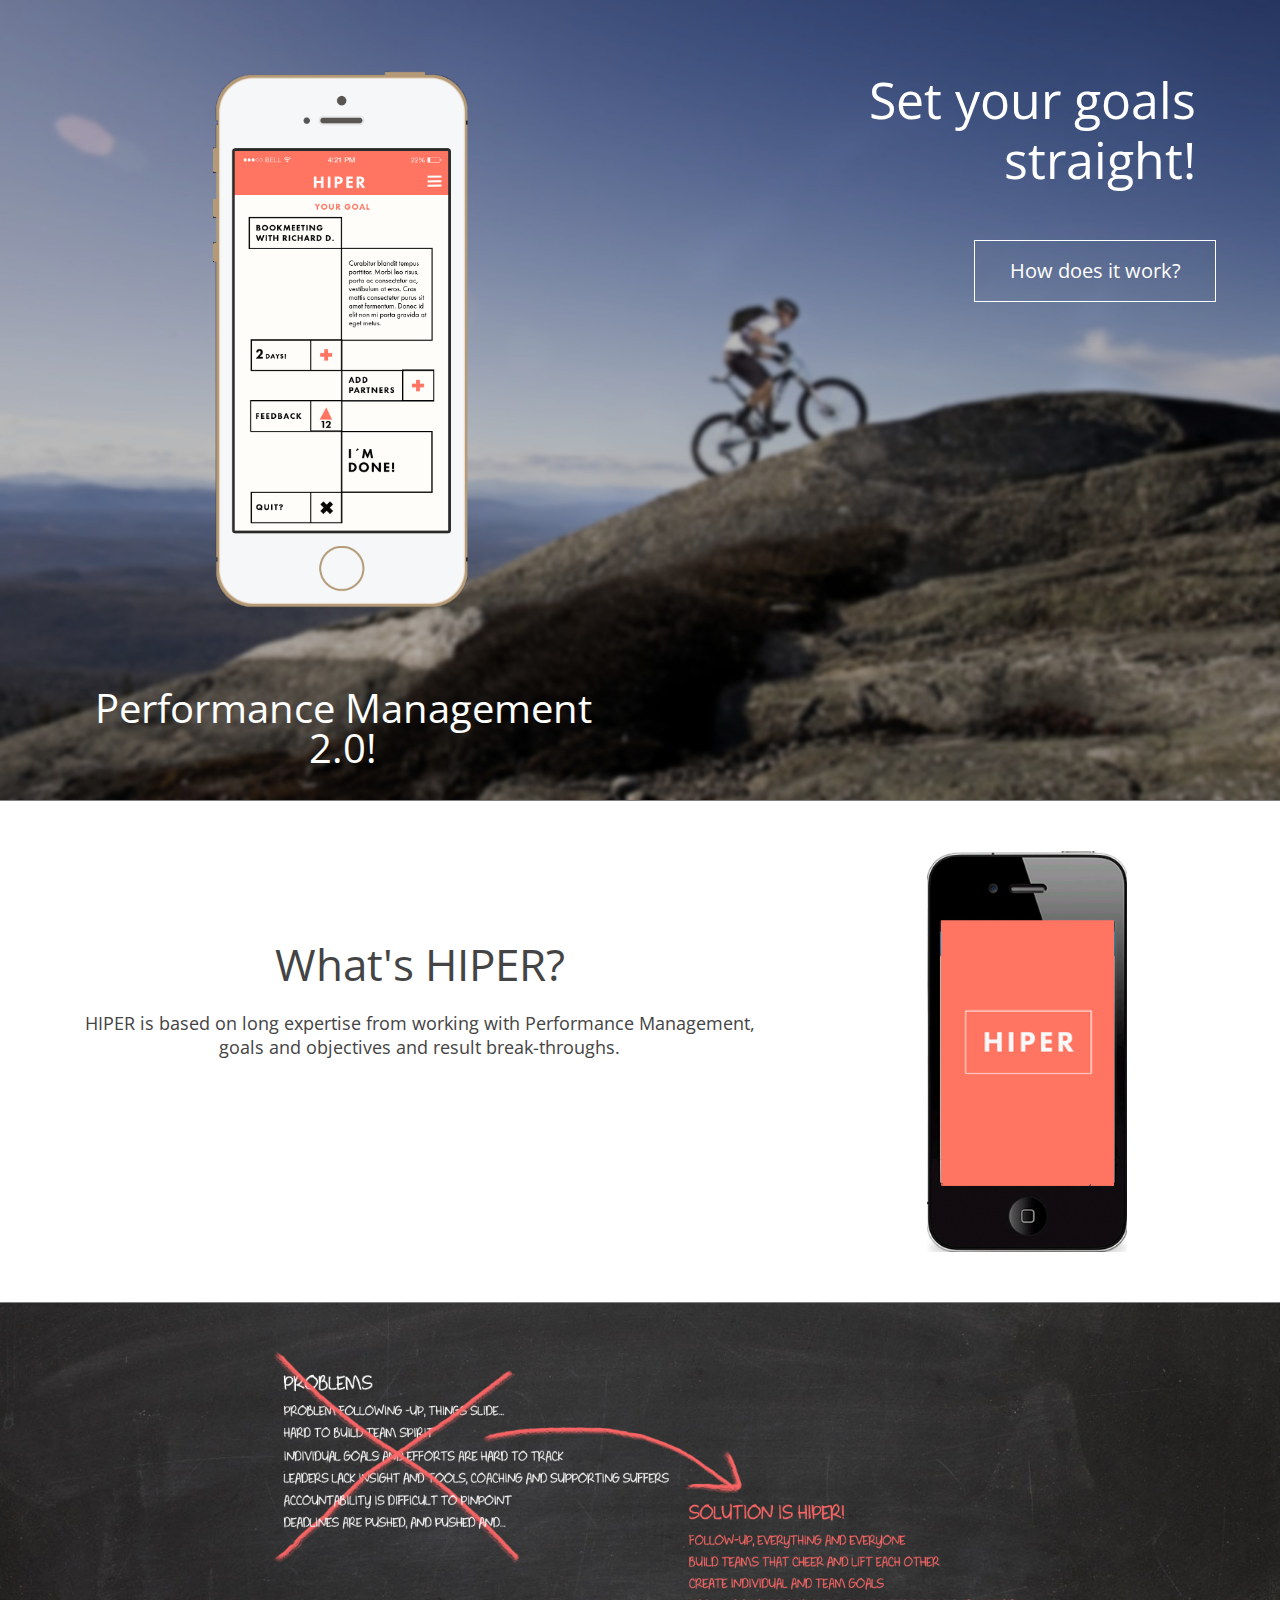
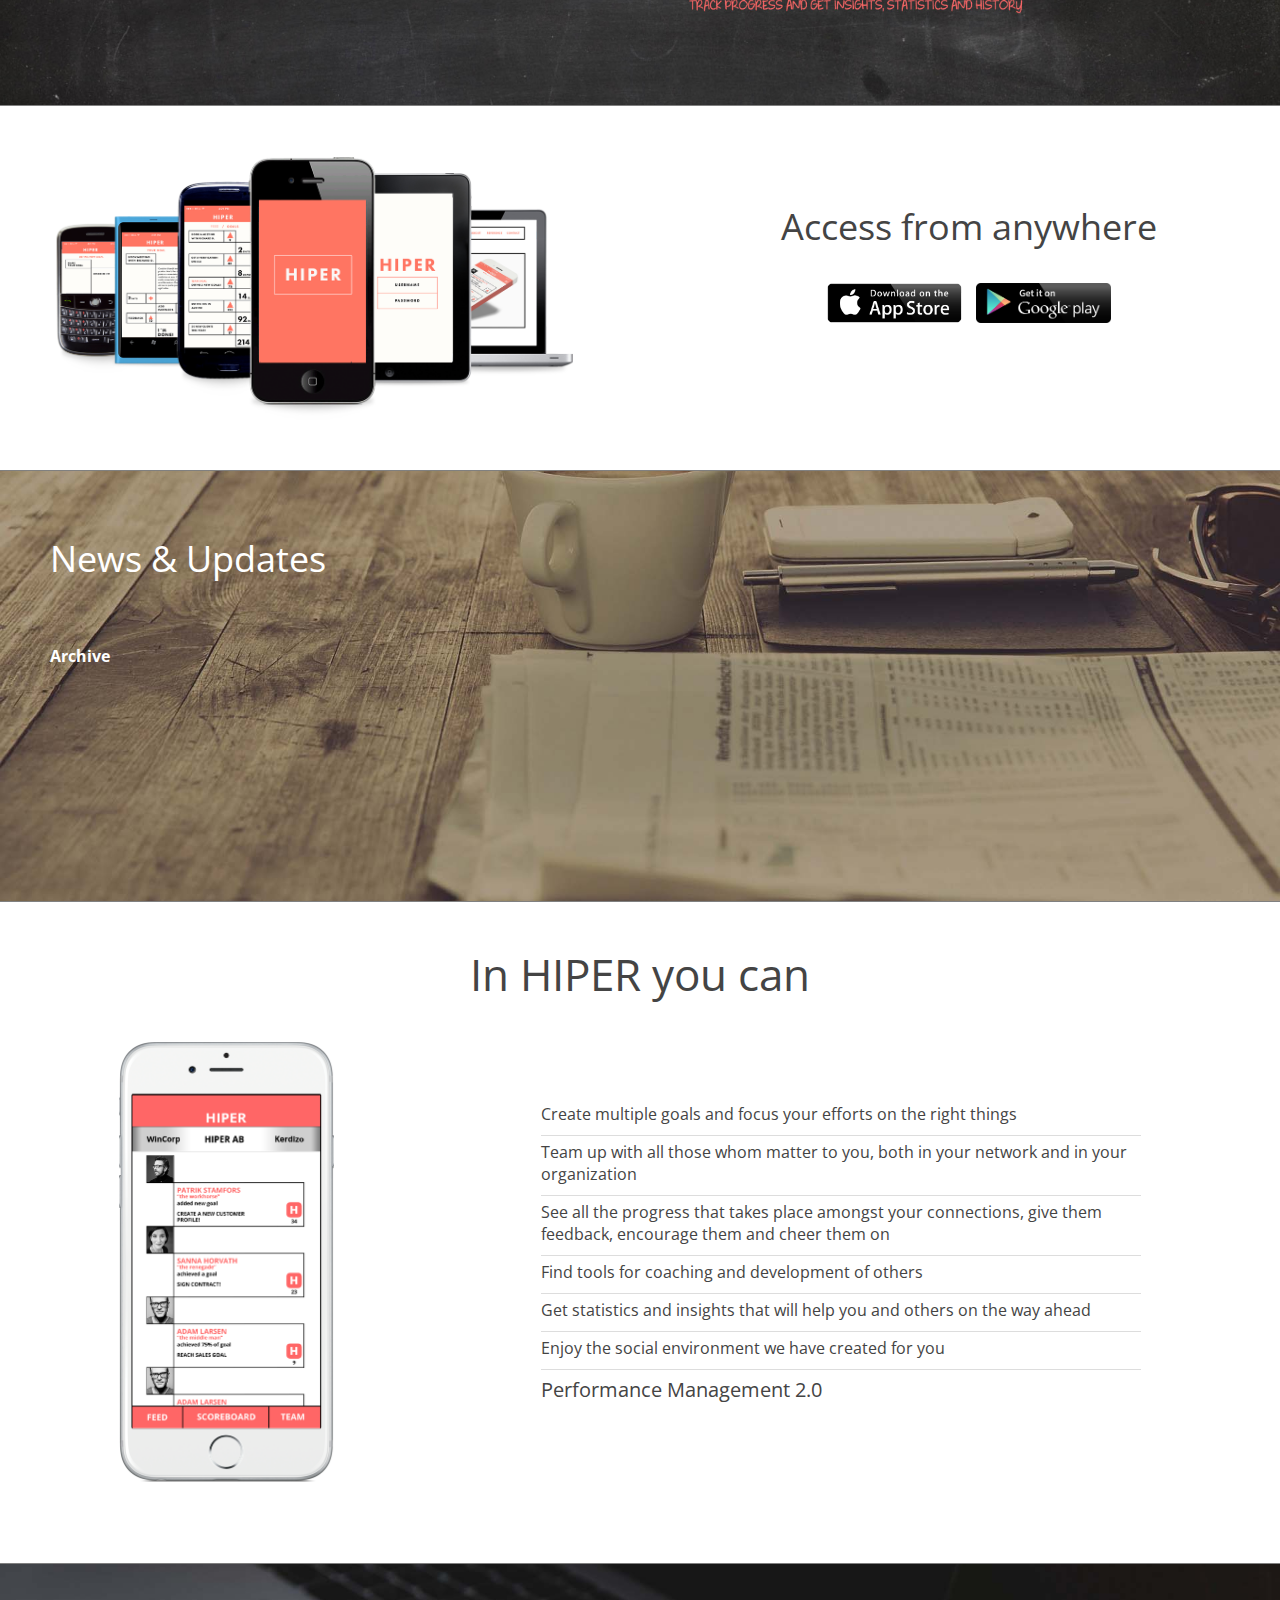
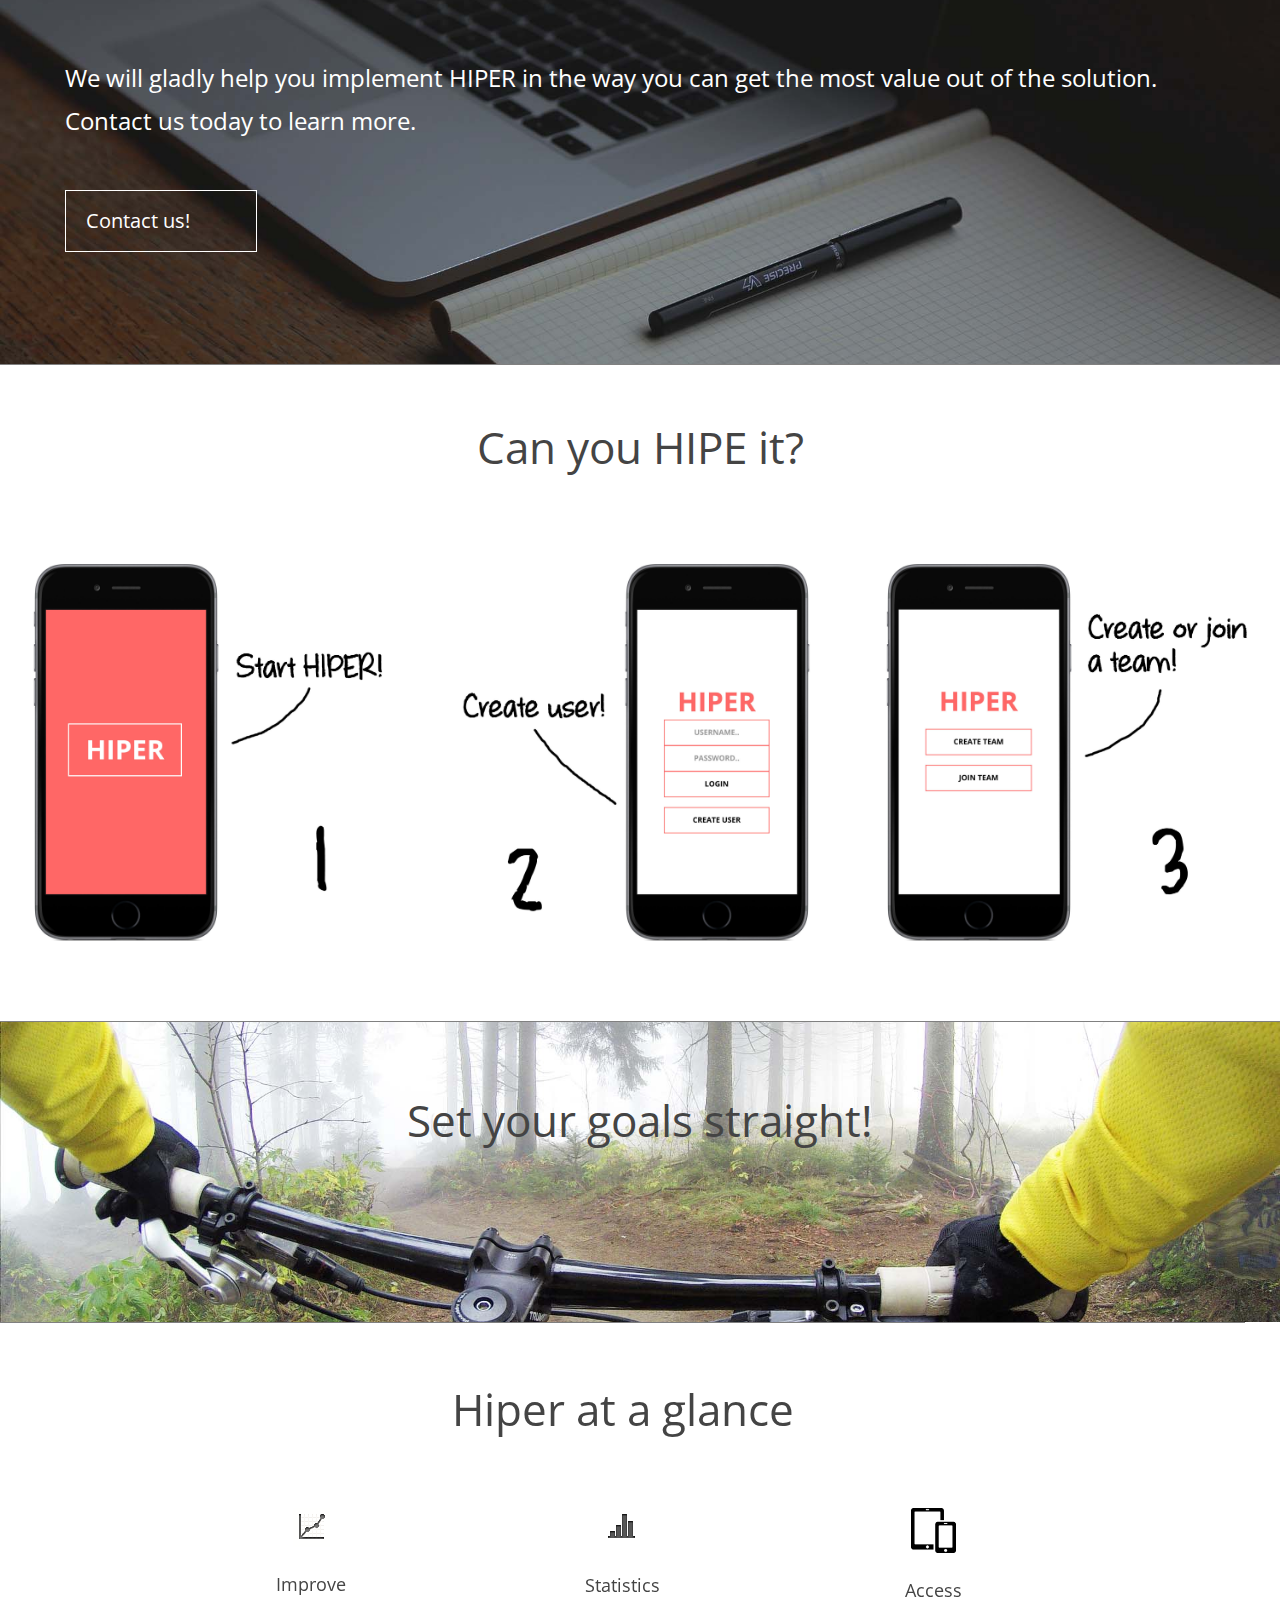
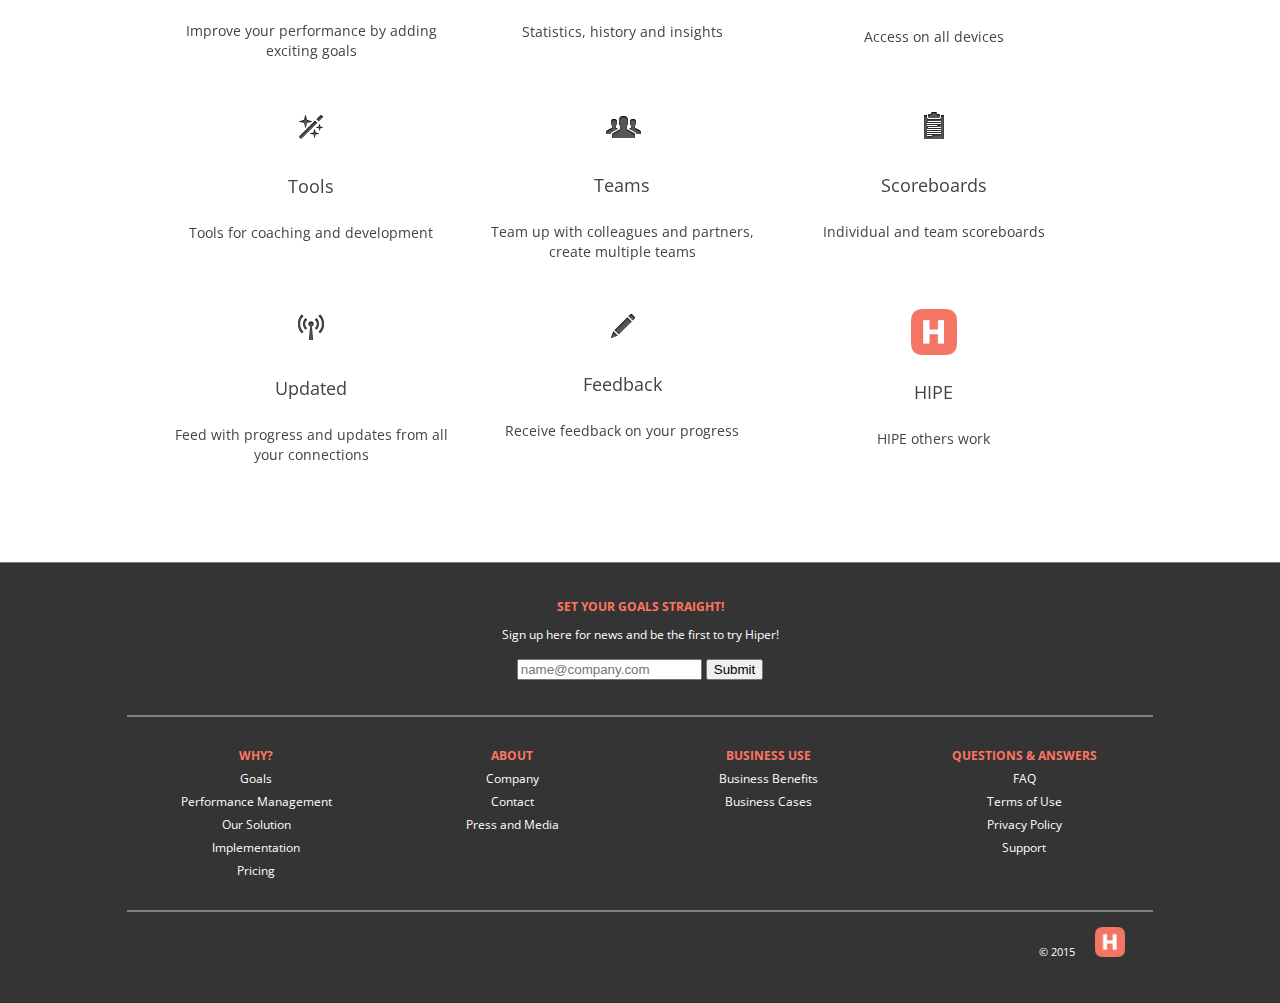
==== commit e5ef5689: "first commit" ====
--- a/en/index.html
+++ b/en/index.html
@@ -1,581 +1,600 @@
-<!--  Engelsk sida  -->
-
-<!DOCTYPE html>
-<html lang="en-gb" dir="ltr">
-
-<head>
-	<link rel="alternate" href="en.hiper.se" hreflang="en-se" />
-	<title>HIPER performance management tool - IT tool for goal setting and team motivation</title>
-	<meta name="description" content="HIPER performance management tool improves team performance by simplifying goal setting and increasing team 
-	motivation by a shared feed with goal updates">
-	<link rel="canonical" href="http://en.hiper.se">
-	<meta name="viewport" content="width=device-width, initial-scale=1.0">
-	<meta charset="utf-8">
-	
-	<link href='https://fonts.googleapis.com/css?family=Open+Sans:400,300,800,700&subset=latin,greek' rel='stylesheet' type='text/css'>	
-	
-	<!-- UIkit -->
-	<!-- CSS -->
-	<link id="data-uikit-theme" rel="stylesheet" type="text/css" href= "UIkit/css/uikit.css"> 
-	<link rel="stylesheet" type="text/css" href= "UIkit/css/components/slidenav.css"> 
-	<link rel="stylesheet" type="text/css" href= "UIkit/css/components/slider.css"> 
-	
-	<!--HIPER style-->
-	<link rel="stylesheet" type="text/css" href= "css/hiperstyle_homepage.css"> 
-	
-	<!-- javascript -->
-	<script src="UIkit/jquery-1.11.3.js"></script>
-	<script src="UIkit/js/uikit.min.js"></script>
-	<script src="UIkit/js/components/parallax.min.js"></script>    
-	<script src="UIkit/js/components/slider.min.js"></script>  	
-	<script src="UIkit/js/components/slidenav.min.js"></script>  		
-	<script src="../functions.js"></script>
-	<script>
-		window.onload=load_news('en',3);
-	</script>
-	
-	<!-- Autocomplete CSS -->
-    <link rel="stylesheet" href="UIkit/components/autocomplete.min.css">
-    <!-- Autocomplete Javascript -->
-    <script src="UIkit/components/autocomplete.min.js"></script>
-	<!--Favicon-->
-	<link rel="icon" 
-      type="image/png" 
-      href="favicon.png" />
-</head>
-
-<body>
-<!-- Facebook like button-->
-<div id="fb-root"></div>
-<script>(function(d, s, id) {
-  var js, fjs = d.getElementsByTagName(s)[0];
-  if (d.getElementById(id)) return;
-  js = d.createElement(s); js.id = id;
-  js.src = "//connect.facebook.net/en_US/sdk.js#xfbml=1&version=v2.5";
-  fjs.parentNode.insertBefore(js, fjs);
-}(document, 'script', 'facebook-jssdk'));</script>
-
-<div style="position:absolute; left: 0; right: 0; z-index: 300; width:100%;">
-	<!--Heading-->
-	<div id="header" style="position:fixed; 
-				height:50px; 
-				background-color:white; 
-				width:100%;  
-				z-index:500;
-				border-bottom: 1px solid grey"
-				data-uk-parallax="{opacity:'0,1', viewport:0.7}">
-
-		<div class="uk-grid uk-grid-collapse">
-
-			<div class="uk-hidden-small uk-hidden-medium uk-width-large-1-1" >
-				<a href="index.html"><img style="float:left; height:46px; width:auto; margin-right:50px;margin-left:10px; margin-top:2px" src="img/hiper_logo.png"></img></a>
-			<!--	<a href="index.html"><img style="float:left; height:30px; width:auto; margin:10px; margin-right:50px" src="img/hiper_logo_futura_medium_peach.png"></img></a>-->
-				<a href="https://www.apple.com/itunes/charts/free-apps/"><img style="float:right; height:32px; margin:9px " src="img/app-store-logo.png"></img></a>
-				<a href="https://play.google.com/store?hl=en"><img style="float:right; height:32px; margin:9px " src="img/button-get-it-on-google-play-600px.png"></img></a>
-
-
-				<ul class="uk-tab" style="margin-top:13px">
-					<li><a href="about.html#WhyHIPER" style="color:#ff7562">Why?</a></li>
-					<li><a href="about.html#AboutHIPER" style="color:#ff7562">About</a></li>
-					<li><a href="about.html#Pricing" style="color:#ff7562">Pricing</a></li>
-					<li><a href="about.html#Contact" style="color:#ff7562">Contact</a></li>
-					<li><a href="about.html#Contact" style="color:#ff7562">Get started!</a></li>
-					<li><a href="http://hiper-app.com" style="color:#ff7562">Login</a></li>
-					<!-- flag -->
-					<li><a href="../index.html"><img style="float:right; height:15px; margin-top:2px;margin-left:8px " src="img/flag-se.png"></img></a>	</li>			
-				</ul>
-			</div>
-
-			<div class="uk-hidden-small uk-width-medium-1-1 uk-hidden-large" >
-				<a href="index.html"><img style="float:left; height:46px; width:auto; margin-right:50px;margin-left:10px; margin-top:2px" src="img/hiper_logo.png"></img></a>
-			<!--	<a href="index.html"><img style="float:left; height:30px; width:auto; margin:10px; margin-right:50px" src="img/hiper_logo_futura_medium_peach.png"></img></a>-->
-				<a href="https://www.apple.com/itunes/charts/free-apps/"><img style="float:right; height:32px; margin:9px " src="img/app-store-logo.png"></img></a>
-				<a href="https://play.google.com/store?hl=en"><img style="float:right; height:32px; margin:9px " src="img/button-get-it-on-google-play-600px.png"></img></a>
-	
-
-				<ul class="uk-tab">
-				<li data-uk-dropdown="{mode:'click'}">
-					<a href="" style="margin-top:13px; color:#ff7562">Menu</a>
-					<!--<div><button class="uk-button" style="height:30px;margin:10px;">Menu</button></div>-->
-					<div class="uk-dropdown">					
-						<ul class="uk-nav uk-nav-dropdown">
-							<li><a href="about.html#WhyHIPER">Why?</a></li>
-							<li><a href="about.html#AboutHIPER">About</a></li>
-							<li><a href="about.html#Pricing">Pricing</a></li>
-							<li><a href="about.html#Contact">Contact</a></li>
-							<li><a href="about.html#Contact">Get started!</a></li>							
-							<li><a href="http://hiper-app.com" style="color:#ff7562">Login</a></li>
-						</ul>
-					</div>
-				</li>
-				<!-- flag -->
-				<li><a href="../index.html"><img style="height:15px; margin-top:15px;margin-left:8px " src="img/flag-se.png"></img></a>	</li>			
-
-				</ul>
-			</div>
-			<div class="uk-width-small-1-1 uk-hidden-medium uk-hidden-large" >
-				<a href="index.html"><img style="float:left; height:46px; width:auto; margin-right:50px;margin-left:10px; margin-top:2px" src="img/hiper_logo.png"></img></a>
-			<!--	<a href="index.html"><img style="float:left; height:30px; width:auto; margin:10px; margin-right:50px" src="img/hiper_logo_futura_medium_peach.png"></img></a>-->
-
-				<ul class="uk-tab">
-				<li data-uk-dropdown="{mode:'click'}">
-					<a href="" style="margin-top:13px; color:#ff7562">Menu</a>
-					<!--<div><button class="uk-button" style="height:30px;margin:10px;">Menu</button></div>-->
-					<div class="uk-dropdown">					
-						<ul class="uk-nav uk-nav-dropdown">
-							<li><a href="about.html#WhyHIPER">Why?</a></li>
-							<li><a href="about.html#AboutHIPER">About</a></li>
-							<li><a href="about.html#Pricing">Pricing</a></li>
-							<li><a href="about.html#Contact">Contact</a></li>
-							<li><a href="about.html#Contact">Get started!</a></li>							
-							<li><a href="http://hiper-app.com" style="color:#ff7562">Login</a></li>
-						</ul>
-					</div>
-				</li>
-				<!-- flag -->
-				<li><a href="../index.html"><img style="height:15px; margin-top:15px;margin-left:8px " src="img/flag-se.png"></img></a></li>				
-				</ul>
-			</div>
-		</div>
-	</div>
-
-	<!--mountain bike section-->
-	<div style="position:relative; 
-				background-repeat:no-repeat; 	
-				background-size:cover;
-				background-image: url(img/bkg_extreme_mountainbike2.jpg);
-				min-height:800px;
-				background-position:right top;
-				z-index: 100;">
-
-		<!--first grid-->	
-		<div class="uk-grid" style="position:relative; padding-left:5%; padding-right:5%" >
-			<div class="uk-hidden-small uk-width-medium-1-2 uk-width-large-2-4" style="margin-top:50px;"  align="center">
-				<img src="img/hiper_iphone_goal.png" alt="Performance management goal setting" style="height:auto; width:300px; padding:20px;">
-				<h1 style="color:white;font-size:40px;line-height:40px;margin-top:50px;">Performance Management 2.0!</h1>	
-			</div>
-			<div class="uk-width-small-1-1 uk-hidden-medium uk-hidden-large" style="margin-top:50px;" align="center">
-				<img src="img/hiper_iphone_goal.png" alt="Performance management goal setting" style="height:auto; width:200px; padding:5%;">				
-			</div>
-			<div align="right"class="uk-width-large-2-4 uk-hidden-medium uk-hidden-small uk-push-right">
-				<p align="right"style=" color:#ffffff;font-size:50px;line-height:60px;margin-top:50px; padding:20px; width:75%">Set your goals straight!</p> 
-<!--					<form style=" padding:20px" class="uk-form" action="store_email_en.php" method="POST" accept-charset="UTF-8">
-						<fieldset data-uk-margin>
-							<h4 style="color:#ffffff"> Want to try? </h4>
-							<div class="uk-form-row"><input type="email" name="email" id="email" placeholder="name@company.com"></input></div>
-							<div class="uk-form-row"><input type="submit" value="Submit"></input><br></div>
-						</fieldset>
-					</form>		-->	
-				<a href="http://hiper-app.com"><p class="buttonhover" align="center"style="border:1px solid white; color:#ffffff;font-size:20px;line-height:20px;margin-top:340px; padding:20px; width:200px">Get started!</p> </a>		
-				<a href="index.html#GettingStarted" data-uk-smooth-scroll><p class="buttonhover" align="center"style="border:1px solid white; color:#ffffff;font-size:20px;line-height:20px;margin-top:30px; padding:20px; width:200px">How does it work?</p> </a>		
-			</div>
-			<div align="right"class="uk-hidden-large uk-width-medium-1-2 uk-hidden-small uk-push-right">
-				<p align="right"style=" color:#ffffff;font-size:50px;line-height:60px;margin-top:50px; padding:20px; width:75%">Set your goals straight!</p> 
-<!--					<form class="uk-form" action="store_email_en.php" method="POST" accept-charset="UTF-8">
-						<fieldset data-uk-margin>
-							<h4 style="color:#ffffff"> Want to try? </h4>
-							<div class="uk-form-row"><input type="email" name="email" id="email" placeholder="name@company.com"></input></div>
-							<div class="uk-form-row"><input type="submit" value="Submit"></input><br></div>
-						</fieldset>
-					</form>	-->		
-				<a href="http://hiper-app.com"><p class="buttonhover" align="center"style="border:1px solid white; color:#ffffff;font-size:20px;line-height:20px;margin-top:250px; padding:20px; width:200px">Get started!</p> </a>					
-				<a href="index.html#GettingStarted" data-uk-smooth-scroll><p class="buttonhover" align="center"style="border:1px solid white; color:#ffffff;font-size:20px;line-height:20px;margin-top:30px; padding:20px; width:200px">How does it work?</p> </a>		
-			</div>
-			<div class="uk-width-small-1-1 uk-hidden-medium uk-hidden-large" align="center">
-				<p style="color:#ffffff;font-size:30px;line-height:30px; padding:20px; width:75%">Set your goals straight!</p> 
-				<h2 style="color:white">Performance Management 2.0!</h2>	
-<!--					<form class="uk-form" action="store_email_en.php" method="POST" accept-charset="UTF-8">
-						<fieldset data-uk-margin>
-							<h6 style="color:#ffffff"> Want to try? </h6>
-							<div class="uk-form-row"><input type="email" name="email" id="email" placeholder="name@company.com"></input></div>
-							<div class="uk-form-row"><input type="submit" value="Submit"></input><br></div>
-						</fieldset>
-					</form>		-->	
-				<a href="http://hiper-app.com"><p class="buttonhover" align="center"style="border:1px solid white; color:#ffffff;font-size:20px;line-height:20px;margin-top:50px; padding:20px; width:200px">Get started!</p> </a>		
-				<a href="index.html#GettingStarted" data-uk-smooth-scroll><p class="buttonhover" align="center"style="border:1px solid white; color:#ffffff;font-size:20px;line-height:20px;margin-top:30px; padding:20px; width:200px">How does it work?</p> </a>		
-			</div>
-		</div>					
-	</div>
-
-	<!--What's HIPER?-->
-	<div style="position:relative; 				
-				background-color: #ffffff;
-				min-height:400px;
-				width:100%;
-				z-index: 100;
-				border-top: 1px solid grey;"
-				data-uk-parallax="{bg:'500'}">	
-		<div valign="middle" style="margin-left:50px;margin-right:50px;margin-top:20px;margin-bottom:20px;">
-			<div class="uk-grid" style="position:relative">
-				<div align="center" style="padding:50px;" class="uk-width-medium-2-3 uk-width-small-1-1">		
-					<h2 style="font-size:44px; line-height:44px; padding-top:10%" align="center">What's HIPER?</h2>	
-					<h3> HIPER is based on long expertise from working with Performance Management, goals and objectives and result break-throughs. </h3>
-				</div>	
-				<div align="center"  style="padding:30px" class="uk-width-medium-1-3 uk-width-small-1-1">
-					<img src="img/iphone_hiper.png"  style="height:auto; max-width:200px" alt="HIPER performance management tool start screen">
-				</div>				
-			</div>
-		</div>
-	</div>
-	
-	<!-- Blackboard -->
-	<div>
-		<div style="position:relative; 				
-					background-color:white;
-					background-size:cover;
-					background-position:center bottom;
-					width:100%;
-					z-index: 100;
-					border-top: 1px solid grey;">
-			<div class="uk-grid">		
-				<div class="uk-width-large-1-1 uk-width-medium-1-1 uk-hidden-small">
-					<div align="center">
-						<img src="img/blackboard.jpg"  style="width:100%; height:auto;" alt="problems solved with HIPER">
-					</div>
-				</div>			
-			</div>
-		</div> 
-	</div>	
-
-		<!--Mobile devices-->
-	<div align="center" style="position: relative;			  
-			background-color: #ffffff;
-			z-index: 100;
-			width:100%;
-			top:0px;
-			border-top: 1px solid grey">
-		<div class="uk-grid">		
-			<div class="uk-width-large-1-2 uk-hidden-medium uk-hidden-small">						
-				<img src="img/mobile-devices.png" style=" height:auto; width:672px; padding:8%;" alt="mobiles with HIPER - performance management tool for goal review"></img>
-			</div>
-			<div class="uk-width-large-1-2 uk-hidden-medium uk-hidden-small">		
-				<h2 style="padding-top:100px;font-size:36px;line-height:42px;"><span itemprop="operatingSystem">Access from anywhere</span></h2>
-				<a href="https://www.apple.com/itunes/charts/free-apps/"><img style="float:center; height:40px; margin:5px; margin-top:20px " src="img/app-store-logo.png"></img></a>
-				<a href="https://play.google.com/store?hl=en"><img style="float:center; height:40px; margin:5px; margin-top:20px " src="img/button-get-it-on-google-play-600px.png"></img></a>
-			</div>
-			<div class="uk-hidden-large uk-width-medium-1-1 uk-hidden-small">		
-				<h2 style="padding-top:30px;font-size:36px;line-height:42px;"><span itemprop="operatingSystem">Access from anywhere</span></h2>
-				<img src="img/mobile-devices.png" style=" height:auto; width:672px; padding:20px;" alt="mobiles with HIPER - performance management tool for goal review"></img>
-				<br>
-				<a href="https://www.apple.com/itunes/charts/free-apps/"><img style="float:center; height:40px; margin-bottom:20px;margin-top:10px;margin-left:5px;margin-right:5px  " src="img/app-store-logo.png"></img></a>
-				<a href="https://play.google.com/store?hl=en"><img style="float:center; height:40px; margin-bottom:20px;margin-top:10px;margin-left:5px;margin-right:5px " src="img/button-get-it-on-google-play-600px.png"></img></a>
-			</div>
-			<div class="uk-hidden-large uk-hidden-medium uk-width-small-1-1" style="background-color: #ffffff";>		
-				<h2 style="padding-top:30px;font-size:36px;line-height:42px;"><span itemprop="operatingSystem">Access from anywhere</span></h2>
-				<img src="img/mobile-devices.png" style=" height:auto; width:672px; padding:20px;" alt="mobiles with HIPER - performance management tool for goal review"></img>
-				<a href="https://www.apple.com/itunes/charts/free-apps/"><img style="float:center; height:40px; margin-bottom:20px;margin-top:10px;margin-left:5px;margin-right:5px  " src="img/app-store-logo.png"></img></a>
-				<a href="https://play.google.com/store?hl=en"><img style="float:center; height:40px; margin-bottom:20px;margin-top:10px;margin-left:5px;margin-right:5px " src="img/button-get-it-on-google-play-600px.png"></img></a>
-			</div>
-		</div>
-	</div>	
-	
-	<!-- News and media, newspaper-->
-	<a id="newsandupdates" class="anchorback50"></a>
-	<div  style="position:relative; 				
-				background-image: url(img/newsandpress.jpg);
-				background-size:cover;
-				background-position:left center;
-				height:430px;
-				width:100%;
-				z-index: 100;
-				border-top: 1px solid grey;">
-
-		<div style="margin-top:70px;padding-left:50px">
-			<h2 style="font-size:36px;color:white;line-height:36px;"> News & Updates </h2>
-			<br>
-
-			<p style="color:white;"> <span id="news_en_top3"> </p> 
-			<br>
-			<a href="#news_archive" data-uk-modal onclick="load_news('en',100)" style="z-index: 500;color:white; font-size:16px;line-height:16px; font-weight:bold">Archive</a>
-		</div>		
-	</div>
-		<!-- Modal implementation News archive -->
-	<div id="news_archive" class="uk-modal">
-		<div class="uk-modal-dialog">			
-			<a  href="#"  class="uk-modal-close uk-close"></a>
-			<div class="uk-container-center" style="padding-bottom:5%">		
-				<div class="uk-panel">
-					<h2>Archive</h2>
-					<p style="padding-left 20px"> <span id="news_en_all"> </p>
-				</div>			
-			</div>			
-		</div>
-	</div>
-		
-	<!--In HIPER you can-->
-	<div align="center" style="position:relative; 		 
-				background-color:#FFFFFF;
-				z-index: 200;
-				width:100%;
-				min-height:500px;
-				border-top: 1px solid grey">	
-		<!-- IPhone profiles -->
-		
-		<div style="position:relative">
-			<div align="center" style="width:100%" class="uk-grid">		
-				<div align="center" style=" margin-top:50px;margin-bottom:50px" class="uk-hidden-small uk-width-medium-1-1">
-					<h2 style="font-size:44px;line-height:44px;"> In HIPER you can </h2>				
-					<table>
-						<tr>
-							<td style="width:400px"><img src="img/inhiperyoucan-iphone.png" alt="goal update feed" style="max-height:500px; width:auto; padding:30px"></td>
-							<td>
-								<ul class="uk-list uk-list-line uk-list-space" style=" padding:50px; width:600px">
-									<li><h4>Create multiple goals and focus your efforts on the right things</h4></li>
-									<li><h4>Team up with all those whom matter to you, both in your network and in your organization</h4></li>
-									<li><h4>See all the progress that takes place amongst your connections, give them feedback, encourage them and cheer them on</h4></li>
-									<li><h4>Find tools for coaching and development of others</h4></li>
-									<li><h4>Get statistics and insights that will help you and others on the way ahead</h4></li>
-									<li><h4>Enjoy the social environment we have created for you</h4></li>
-									<li><h2>Performance Management 2.0</h2></li>
-								</ul>
-							</td>
-						<tr>
-					</table>
-					
-				</div>				
-				<div align="center" style=" margin-top:50px" class="uk-width-small-1-1 uk-hidden-medium uk-hidden-large">
-					<h2 style="font-size:44px;line-height:44px;"> In HIPER you can </h2>				
-					<table>
-						<tr>
-							<td style="width:300px" align="center"><img src="img/inhiperyoucan-iphone.png"  alt="goal update feed" style="height:500px; width:auto; padding:50px"></td>
-						</tr>
-						<tr>
-							<td>
-								<ul class="uk-list uk-list-line" style=" padding-bottom:30px;">
-									<li><h6>Create multiple goals and focus your efforts on the right things</h6></li>
-									<li><h6>Team up with all those whom matter to you, both in your network and in your organization</h6></li>
-									<li><h6>See all the progress that takes place amongst your connections, give them feedback, encourage them and cheer them on</h6></li>
-									<li><h6>Find tools for coaching and development of others</h6></li>
-									<li><h6>Get statistics and insights that will help you and others on the way ahead</h6></li>
-									<li><h6>Enjoy the social environment we have created for you</h6></li>
-									<li><h2>Performance Management 2.0</h2></li>
-								</ul>
-							</td>
-						<tr>
-					</table>					
-				</div>							
-			</div>  
-		</div>	
-	</div>
-	
-	<!--we will gladly help you implement hiper-->
-	<div style="position:relative; 				
-				background-image: url(img/bkg_laptop.jpg);
-				background-size:cover;
-				background-repeat:no-repeat; 
-				background-position:left center;
-				height:400px;
-				width:100%;
-				z-index: 100;
-				border-top: 1px solid grey;">
-		<div class="uk-grid">
-			<div class="uk-width-large-1-1 uk-width-medium-1-1 uk-hidden-small" style=" margin-top:100px;padding-left:100px;padding-right:50px">
-				<p style="color:#FFFFFF;font-size:24px;line-height:28px">We will gladly help you implement HIPER in the way you can get the most value out of the solution.</p>
-				<p style="color:#FFFFFF;font-size:24px;line-height:28px">Contact us today to learn more.</p>
-				<br>
-				<br>
-				<a href="about.html#Contact"><p  class="buttonhover" style="font-size:20px;border:1px solid white;color:#FFFFFF; padding:20px; width:150px">Contact us!</p></a>
-			</div>
-			<div class="uk-hidden-large uk-hidden-medium uk-width-small-1-1" style="margin-top:100px;padding-left:100px;padding-right:50px">
-				<h3 style="color:#FFFFFF">We will gladly help you implement HIPER in the way you can get the most value out of the solution. Contact oss today to learn more.</h3>
-				<a href="about.html#Contact"><p  class="buttonhover" align="center" style="font-size:20px;border:1px solid white;color:#FFFFFF; padding:20px; width:100px">Contact us!</p></a>
-			</div>
-		</div>		
-	</div>
-
-	<!--Can you hipe it?-->
-	<div id="GettingStarted" 
-			align="center" 
-				style="position: relative;
-				background-color: #ffffff;
-				z-index: 100;
-	<!--			max-height:650px;-->
-				width:100%;
-				border-top: 1px solid grey">
-				
-		<h2 style="font-size:44px;line-height:44px;padding-top:60px; padding-bottom:80px" align="center">Can you HIPE it?</h2>	
-		<div class="uk-slidenav-position" data-uk-slider="{autoplay:true, autoplayInterval:4000}">
-			<div class="uk-slider-container" style="margin-bottom:80px">
-				<ul class="uk-slider uk-grid-width-medium-1-3">
-					<li>
-							<img src="img/hipeit_splash.jpg" width="450" height="auto" alt="Start HIPER">	
-					</li>
-					<li>
-							<img src="img/hipeit_loginuser.jpg" width="450" height="auto" alt="Create user">	
-					</li>
-					<li>
-							<img src="img/hipeit_jointeam.jpg" width="450" height="auto" alt="Create or join team">	
-					</li>
-					<li>
-							<img src="img/hipeit_feed.jpg" width="450" height="auto" alt="Track and hipe your colleagues">	
-					</li>
-					<li>
-							<img src="img/hipeit_setgoals.jpg" width="450" height="auto" alt="Set new goals">	
-					</li>
-	
-				</ul>
-			</div>
-			<a href="" class="uk-slidenav uk-slidenav-previous" data-uk-slider-item="previous"></a>
-			<a href="" class="uk-slidenav uk-slidenav-next" data-uk-slider-item="next"></a>
-			
-		</div>	
-	</div>
-		
-	<!--greenwood-->
-	<div style="position:relative; 				
-				background-image: url(img/bkg_cycling_greenwood.jpg);
-				background-size:cover;
-				background-repeat:no-repeat; 
-				background-position:left center;
-				height:300px;
-				width:100%;
-				z-index: 100;
-				border-top: 1px solid grey;">	
-		<div  style="margin-left:5%;margin-right:5%;margin-top:50px; padding:2%">
-			<h2 style="font-size:44px;line-height:44px;" align="center">Set your goals straight!</h2>
-		</div>
-	</div>
-
-	<!--Hiper at a glans section -->
-	<div class="uk-grid"
-			style="position: relative;
-				  
-				background-color: #ffffff;
-	<!--			min-height:900px;-->
-				z-index: 100;
-				width:100%;
-				height:auto;
-				border-top: 1px solid grey">
-	
-		<div align="center" class="uk-hidden-small uk-width-large-1-1 uk-width-medium-1-1" style="position:relative; padding-top:5%; padding-bottom:50px" data-uk-parallax="{y:'0, 0',x:'0, 0', viewport:1}">
-			<h2 style="font-size:44px;line-height:44px;"><span>Hiper at a glance</span></h2>
-			<div class="uk-grid" style="border:none; width:75%; padding-top:5%">
-					<div class="uk-width-medium-1-3 uk-width-small-1-2 uk-container-center" align="center" style="padding-bottom:5%;">   
-					<img src="img/icon_improve.png"></img>
-					<h3> Improve </h3>
-					<h5> Improve your performance by adding exciting goals </h5></div>
-					<div class="uk-width-medium-1-3 uk-width-small-1-2 uk-container-center" align="center" style="padding-bottom:5%;"> 
-					<img src="img/icon_statistics.png"></img>
-					<h3> Statistics </h3>
-					<h5> Statistics, history and insights </h5></div>
-					<div class="uk-width-medium-1-3 uk-width-small-1-2 uk-container-center" align="center" style="padding-bottom:5%;"> 
-					<img src="img/icon_devices.png"></img>
-					<h3> Access </h3>
-					<h5> Access on all devices </h5>   </div>
-					<div class="uk-width-medium-1-3 uk-width-small-1-2 uk-container-center" align="center" style="padding-bottom:5%;"> 	
-					<img src="img/icon_tools.png"></img>
-					<h3> Tools </h3>
-					<h5> Tools for coaching and development </h5></div>
-					<div class="uk-width-medium-1-3 uk-width-small-1-2 uk-container-center" align="center" style="padding-bottom:5%;"> 
-					<img src="img/icon_team.png"></img>
-					<h3> Teams </h3>
-					<h5> Team up with colleagues and partners, create multiple teams </h5></div>
-					<div class="uk-width-medium-1-3 uk-width-small-1-2 uk-container-center" align="center" style="padding-bottom:5%;"> 
-					<img src="img/icon_scoreboard.png"></img>
-					<h3> Scoreboards </h3>
-					<h5> Individual and team scoreboards </h5></div>
-					<div class="uk-width-medium-1-3 uk-width-small-1-2 uk-container-center" align="center" style="padding-bottom:5%;"> 
-					<img src="img/icon_updates.png"></img>
-					<h3> Updated </h3>
-					<h5> Feed with progress and updates from all your connections </h5></div>
-					<div class="uk-width-medium-1-3 uk-width-small-1-2 uk-container-center" align="center" style="padding-bottom:5%;"> 
-					<img src="img/icon_feedback.png"></img>
-					<h3> Feedback </h3>
-					<h5> Receive feedback on your progress </h5></div>
-					<div class="uk-width-medium-1-3 uk-width-small-1-2 uk-container-center" align="center" style="padding-bottom:5%;"> 
-					<img style="height:46px"src="img/hiper_logo.png"></img>
-					<h3> HIPE </h3>
-					<h5> HIPE others work </h5>   </div>
-				</tr>
-			</table>	
-		</div>		
-	</div>
-
-	<!--Footer-->
-	<div style="position: relative;			  
-				background-color: #343434;
-				z-index: 100;
-				width: 100%;
-				min-height:410px;
-				border-top: 1px solid grey">
-		
-		<div align="center" style="position:relative; margin-top:20px ;width:100%;">
-
-			<div style="width:80%; padding:20px">
-				<h6 style="color:#ff7562;font-weight:bold; line-height:8px"> SET YOUR GOALS STRAIGHT! </h6>
-				<form action="store_email_en.php" method="POST" accept-charset="UTF-8">
-					<h6 id="email_registration" style="color:#ffffff"> Sign up here for news and be the first to try Hiper! </h6>
-					<input type="email" name="email" id="email" placeholder="name@company.com"></input>
-					<input type="submit" value="Submit"></input><br>
-				</form>			
-			</div>
-			<hr style="border:1px grey solid; width:80%"></hr>
-
-			<div class="uk-grid" style="width:80%; padding-bottom:5px;padding-top:20px;">
-				<div class="uk-width-large-1-4 uk-width-medium-1-2 uk-container-center" align="center">   
-					<a class="linkhover" href="about.html#WhyHIPER"><h6 style="color:#ff7562;font-weight:bold; line-height:8px"> WHY? </h6></a>
-					<a class="linkhover" href="about.html#Goals"><h6 style="color:#ffffff; line-height:8px"> Goals </h6></a>
-					<a class="linkhover" href="about.html#PerformanceManagement"><h6 style="color:#ffffff; line-height:8px"> Performance Management </h6></a>
-					<a class="linkhover" href="about.html#OurSolution"><h6 style="color:#ffffff; line-height:8px"> Our Solution </h6></a>
-					<a class="linkhover" href="about.html#Implementation"><h6 style="color:#ffffff; line-height:8px"> Implementation </h6></a>
-					<a class="linkhover" href="about.html#Pricing"><h6 style="color:#ffffff; line-height:8px"> Pricing </h6></a>
-				</div>
-				<div class="uk-width-large-1-4 uk-width-medium-1-2 uk-container-center" align="center">	
-					<a class="linkhover" href="about.html#AboutHIPER"><h6 style="color:#ff7562;font-weight:bold; line-height:8px"> ABOUT </h6></a>
-					<a class="linkhover" href="about.html#TheCompany"><h6 style="color:#ffffff; line-height:8px"> Company </h6></a>
-					<a class="linkhover" href="about.html#Contact"><h6 style="color:#ffffff; line-height:8px"> Contact </h6></a>
-					<a class="linkhover" href="about.html#PressandMedia"><h6 style="color:#ffffff; line-height:8px"> Press and Media </h6></a>
-				</div>
-				<div class="uk-width-large-1-4 uk-width-medium-1-2 uk-container-center" align="center">	
-					<a class="linkhover" href="about.html#BusinessUse"><h6 style="color:#ff7562;font-weight:bold; line-height:8px"> BUSINESS USE </h6></a>
-					<a class="linkhover" href="about.html#BusinessBenefits"><h6 style="color:#ffffff; line-height:8px"> Business Benefits </h6></a>
-					<a class="linkhover" href="about.html#BusinessCases"><h6 style="color:#ffffff; line-height:8px"> Business Cases</h6></a>
-				</div>
-				<div class="uk-width-large-1-4 uk-width-medium-1-2 uk-container-center" align="center">	
-					<a class="linkhover" href="about.html#QA"><h6 style="color:#ff7562;font-weight:bold; line-height:8px"> QUESTIONS & ANSWERS </h6></a>
-					<a class="linkhover" href="about.html#FAQ"><h6 style="color:#ffffff; line-height:8px"> FAQ </h6></a>
-					<a class="linkhover" href="about.html#TermsofUse"><h6 style="color:#ffffff; line-height:8px"> Terms of Use </h6></a>
-					<a class="linkhover" href="about.html#PrivacyPolicy"><h6 style="color:#ffffff; line-height:8px"> Privacy Policy </h6></a>
-					<a class="linkhover" href="about.html#Support"><h6 style="color:#ffffff; line-height:8px"> Support </h6></a>
-				</div>
-			</div>
-			<hr style="border:1px grey solid; width:80%"></hr>
-			<div class="uk-grid" style="width:80%;">
-				<div class="uk-width-large-1-2 uk-width-medium-1-2 uk-width-small-1-2" align="center">   
-					<div style="float:left" class="fb-like" data-href="https://www.facebook.com/hiperapp" data-width="100" data-layout="button_count" data-action="like" data-show-faces="false" data-share="false"></div>
-				</div>
-				<div class="uk-width-large-1-2 uk-width-medium-1-2 uk-width-small-1-2" align="center">	
-					<a href="index.html"><img style="float:right; height:30px; width:auto; margin-right:10px;margin-left:20px;" src="img/hiper_logo.png"></img></a>
-					<p  style="float:right;color:white;font-size:11px">&copy; 2015</p>
-				</div>
-			</div>
-		</div>
-
-	</div>
-</div>
-	
-	
-	
-</body>
-
-<!-- Google analytics -->
-<script>
-  (function(i,s,o,g,r,a,m){i['GoogleAnalyticsObject']=r;i[r]=i[r]||function(){
-  (i[r].q=i[r].q||[]).push(arguments)},i[r].l=1*new Date();a=s.createElement(o),
-  m=s.getElementsByTagName(o)[0];a.async=1;a.src=g;m.parentNode.insertBefore(a,m)
-  })(window,document,'script','//www.google-analytics.com/analytics.js','ga');
-
-  ga('create', 'UA-68572857-1', 'auto');
-  ga('send', 'pageview');
-
-</script>
-<!------------------------> 
-
-<script type="text/javascript">
-
-	function emailRegistered() {
-			alert("Your e-mail has been registered!");
-	}
-
-</script>
-</html>
+<!--  Engelsk sida  -->
+
+<!DOCTYPE html>
+<html lang="en-gb" dir="ltr">
+
+<head>
+	<link rel="alternate" href="en.hiper.se" hreflang="en-se" />
+	<title>HIPER performance management tool - IT tool for goal setting and team motivation</title>
+	<meta name="description" content="HIPER performance management tool improves team performance by simplifying goal setting and increasing team 
+	motivation by a shared feed with goal updates">
+	<link rel="canonical" href="http://en.hiper.se">
+	<meta name="viewport" content="width=device-width, initial-scale=1.0">
+	<meta charset="utf-8">
+	
+	<link href='https://fonts.googleapis.com/css?family=Open+Sans:400,300,800,700&subset=latin,greek' rel='stylesheet' type='text/css'>	
+	
+	<!-- UIkit -->
+	<!-- CSS -->
+	<link id="data-uikit-theme" rel="stylesheet" type="text/css" href= "UIkit/css/uikit.css"> 
+	<link rel="stylesheet" type="text/css" href= "UIkit/css/components/slidenav.css"> 
+	<link rel="stylesheet" type="text/css" href= "UIkit/css/components/slider.css"> 
+	<link rel="stylesheet" type="text/css" href= "UIkit/css/components/slideshow.css"> 
+	<link rel="stylesheet" type="text/css" href= "UIkit/css/components/slideshow-fx.css"> 
+	
+	<!--HIPER style-->
+	<link rel="stylesheet" type="text/css" href= "css/hiperstyle_homepage.css"> 
+	
+	<!-- javascript -->
+	<script src="UIkit/jquery-1.11.3.js"></script>
+	<script src="UIkit/js/uikit.min.js"></script>
+	<script src="UIkit/js/components/parallax.min.js"></script>    
+	<script src="UIkit/js/components/slider.min.js"></script>  	
+	<script src="UIkit/js/components/slidenav.min.js"></script> 
+	<script src="UIkit/js/components/dotnav.min.js"></script>  
+	<script src="UIkit/js/components/slideshow.min.js"></script>  
+	<script src="UIkit/js/components/slideshow-fx.min.js"></script>  	
+	<script src="../functions.js"></script>
+	<script>
+		window.onload=load_news('en',3);
+	</script>
+	
+	<!-- Autocomplete CSS -->
+    <link rel="stylesheet" href="UIkit/components/autocomplete.min.css">
+    <!-- Autocomplete Javascript -->
+    <script src="UIkit/components/autocomplete.min.js"></script>
+	<!--Favicon-->
+	<link rel="icon" 
+      type="image/png" 
+      href="favicon.png" />
+</head>
+
+<body>
+<!-- Facebook like button-->
+<div id="fb-root"></div>
+<script>(function(d, s, id) {
+  var js, fjs = d.getElementsByTagName(s)[0];
+  if (d.getElementById(id)) return;
+  js = d.createElement(s); js.id = id;
+  js.src = "//connect.facebook.net/en_US/sdk.js#xfbml=1&version=v2.5";
+  fjs.parentNode.insertBefore(js, fjs);
+}(document, 'script', 'facebook-jssdk'));</script>
+
+<div style="position:absolute; left: 0; right: 0; z-index: 300; width:100%;">
+	<!--Heading-->
+	<div id="header" style="position:fixed; 
+				height:50px; 
+				background-color:white; 
+				width:100%;  
+				z-index:500;
+				border-bottom: 1px solid grey"
+				data-uk-parallax="{opacity:'0,1', viewport:0.7}">
+
+		<div class="uk-grid uk-grid-collapse">
+
+			<div class="uk-hidden-small uk-hidden-medium uk-width-large-1-1" >
+				<a href="index.html"><img style="float:left; height:46px; width:auto; margin-right:50px;margin-left:10px; margin-top:2px" src="img/hiper_logo.png"></img></a>
+			<!--	<a href="index.html"><img style="float:left; height:30px; width:auto; margin:10px; margin-right:50px" src="img/hiper_logo_futura_medium_peach.png"></img></a>-->
+				<a href="https://itunes.apple.com/us/app/hiper/id1072147548?ls=1&mt=8"><img style="float:right; height:32px; margin:9px " src="img/app-store-logo.png"></img></a>
+				<a href="https://play.google.com/store/apps/details?id=com.hiper.hiper"><img style="float:right; height:32px; margin:9px " src="img/button-get-it-on-google-play-600px.png"></img></a>
+
+
+				<ul class="uk-tab" style="margin-top:13px">
+					<li><a href="about.html#WhyHIPER" style="color:#ff7562">Why?</a></li>
+					<li><a href="about.html#AboutHIPER" style="color:#ff7562">About</a></li>
+					<li><a href="about.html#Pricing" style="color:#ff7562">Pricing</a></li>
+					<li><a href="about.html#Contact" style="color:#ff7562">Contact</a></li>
+					<li><a href="about.html#Contact" style="color:#ff7562">Get started!</a></li>
+					<li><a href="http://hiper-app.com" style="color:#ff7562">Login</a></li>
+					<!-- flag -->
+					<li><a href="../index.html"><img style="float:right; height:15px; margin-top:2px;margin-left:8px " src="img/flag-se.png"></img></a>	</li>			
+				</ul>
+			</div>
+
+			<div class="uk-hidden-small uk-width-medium-1-1 uk-hidden-large" >
+				<a href="index.html"><img style="float:left; height:46px; width:auto; margin-right:50px;margin-left:10px; margin-top:2px" src="img/hiper_logo.png"></img></a>
+			<!--	<a href="index.html"><img style="float:left; height:30px; width:auto; margin:10px; margin-right:50px" src="img/hiper_logo_futura_medium_peach.png"></img></a>-->
+				<a href="https://itunes.apple.com/us/app/hiper/id1072147548?ls=1&mt=8"><img style="float:right; height:32px; margin:9px " src="img/app-store-logo.png"></img></a>
+				<a href="https://play.google.com/store/apps/details?id=com.hiper.hiper"><img style="float:right; height:32px; margin:9px " src="img/button-get-it-on-google-play-600px.png"></img></a>
+	
+
+				<ul class="uk-tab">
+				<li data-uk-dropdown="{mode:'click'}">
+					<a href="" style="margin-top:13px; color:#ff7562">Menu</a>
+					<!--<div><button class="uk-button" style="height:30px;margin:10px;">Menu</button></div>-->
+					<div class="uk-dropdown">					
+						<ul class="uk-nav uk-nav-dropdown">
+							<li><a href="about.html#WhyHIPER">Why?</a></li>
+							<li><a href="about.html#AboutHIPER">About</a></li>
+							<li><a href="about.html#Pricing">Pricing</a></li>
+							<li><a href="about.html#Contact">Contact</a></li>
+							<li><a href="about.html#Contact">Get started!</a></li>							
+							<li><a href="http://hiper-app.com" style="color:#ff7562">Login</a></li>
+						</ul>
+					</div>
+				</li>
+				<!-- flag -->
+				<li><a href="../index.html"><img style="height:15px; margin-top:15px;margin-left:8px " src="img/flag-se.png"></img></a>	</li>			
+
+				</ul>
+			</div>
+			<div class="uk-width-small-1-1 uk-hidden-medium uk-hidden-large" >
+				<a href="index.html"><img style="float:left; height:46px; width:auto; margin-right:50px;margin-left:10px; margin-top:2px" src="img/hiper_logo.png"></img></a>
+			<!--	<a href="index.html"><img style="float:left; height:30px; width:auto; margin:10px; margin-right:50px" src="img/hiper_logo_futura_medium_peach.png"></img></a>-->
+
+				<ul class="uk-tab">
+				<li data-uk-dropdown="{mode:'click'}">
+					<a href="" style="margin-top:13px; color:#ff7562">Menu</a>
+					<!--<div><button class="uk-button" style="height:30px;margin:10px;">Menu</button></div>-->
+					<div class="uk-dropdown">					
+						<ul class="uk-nav uk-nav-dropdown">
+							<li><a href="about.html#WhyHIPER">Why?</a></li>
+							<li><a href="about.html#AboutHIPER">About</a></li>
+							<li><a href="about.html#Pricing">Pricing</a></li>
+							<li><a href="about.html#Contact">Contact</a></li>
+							<li><a href="about.html#Contact">Get started!</a></li>							
+							<li><a href="http://hiper-app.com" style="color:#ff7562">Login</a></li>
+						</ul>
+					</div>
+				</li>
+				<!-- flag -->
+				<li><a href="../index.html"><img style="height:15px; margin-top:15px;margin-left:8px " src="img/flag-se.png"></img></a></li>				
+				</ul>
+			</div>
+		</div>
+	</div>
+
+	<!--mountain bike section-->
+	<div style="position:relative; 
+				background-repeat:no-repeat; 	
+				background-size:cover;
+				background-image: url(img/bkg_extreme_mountainbike2.jpg);
+				min-height:800px;
+				background-position:right top;
+				z-index: 100;">
+
+		<!--first grid-->	
+		<div class="uk-grid" style="position:relative; padding-left:5%; padding-right:5%" >
+			<div class="uk-hidden-small uk-width-medium-1-2 uk-width-large-2-4" style="margin-top:50px;"  align="center">
+				<img src="img/hiper_iphone_goal.png" alt="Performance management goal setting" style="height:auto; width:300px; padding:20px;">
+				<h1 style="color:white;font-size:40px;line-height:40px;margin-top:50px;">Performance Management 2.0!</h1>	
+			</div>
+			<div class="uk-width-small-1-1 uk-hidden-medium uk-hidden-large" style="margin-top:50px;" align="center">
+				<img src="img/hiper_iphone_goal.png" alt="Performance management goal setting" style="height:auto; width:200px; padding:5%;">				
+			</div>
+			<div align="right"class="uk-width-large-2-4 uk-hidden-medium uk-hidden-small uk-push-right">
+				<p align="right"style=" color:#ffffff;font-size:50px;line-height:60px;margin-top:50px; padding:20px; width:75%">Set your goals straight!</p> 
+
+<!--				<a href="http://hiper-app.com"><p class="buttonhover" align="center"style="border:1px solid white; color:#ffffff;font-size:20px;line-height:20px;margin-top:340px; padding:20px; width:200px">Get started!</p> </a>	 -->	
+				<a href="index.html#GettingStarted" data-uk-smooth-scroll><p class="buttonhover" align="center"style="border:1px solid white; color:#ffffff;font-size:20px;line-height:20px;margin-top:30px; padding:20px; width:200px">How does it work?</p> </a>		
+			</div>
+			<div align="right"class="uk-hidden-large uk-width-medium-1-2 uk-hidden-small uk-push-right">
+				<p align="right"style=" color:#ffffff;font-size:50px;line-height:60px;margin-top:50px; padding:20px; width:75%">Set your goals straight!</p> 
+<!--					<form class="uk-form" action="store_email_en.php" method="POST" accept-charset="UTF-8">
+						<fieldset data-uk-margin>
+							<h4 style="color:#ffffff"> Want to try? </h4>
+							<div class="uk-form-row"><input type="email" name="email" id="email" placeholder="name@company.com"></input></div>
+							<div class="uk-form-row"><input type="submit" value="Submit"></input><br></div>
+						</fieldset>
+					</form>	-->		
+				<a href="http://hiper-app.com"><p class="buttonhover" align="center"style="border:1px solid white; color:#ffffff;font-size:20px;line-height:20px;margin-top:250px; padding:20px; width:200px">Get started!</p> </a>					
+				<a href="index.html#GettingStarted" data-uk-smooth-scroll><p class="buttonhover" align="center"style="border:1px solid white; color:#ffffff;font-size:20px;line-height:20px;margin-top:30px; padding:20px; width:200px">How does it work?</p> </a>		
+			</div>
+			<div class="uk-width-small-1-1 uk-hidden-medium uk-hidden-large" align="center">
+				<p style="color:#ffffff;font-size:30px;line-height:30px; padding:20px; width:75%">Set your goals straight!</p> 
+				<h2 style="color:white">Performance Management 2.0!</h2>	
+<!--					<form class="uk-form" action="store_email_en.php" method="POST" accept-charset="UTF-8">
+						<fieldset data-uk-margin>
+							<h6 style="color:#ffffff"> Want to try? </h6>
+							<div class="uk-form-row"><input type="email" name="email" id="email" placeholder="name@company.com"></input></div>
+							<div class="uk-form-row"><input type="submit" value="Submit"></input><br></div>
+						</fieldset>
+					</form>		-->	
+				<a href="http://hiper-app.com"><p class="buttonhover" align="center"style="border:1px solid white; color:#ffffff;font-size:20px;line-height:20px;margin-top:50px; padding:20px; width:200px">Get started!</p> </a>		
+				<a href="index.html#GettingStarted" data-uk-smooth-scroll><p class="buttonhover" align="center"style="border:1px solid white; color:#ffffff;font-size:20px;line-height:20px;margin-top:30px; padding:20px; width:200px">How does it work?</p> </a>		
+			</div>
+		</div>					
+	</div>
+
+	<!--News- ->
+	<div style="position:relative; 				
+				background-color: #ffffff;
+				width:100%;
+				
+				z-index: 100;
+				border-top: 1px solid grey;">	
+				<div class="uk-slidenav-position" data-uk-slideshow>
+					<ul class="uk-slideshow" style="top:0px;" data-uk-slideshow="{autoplay:true, autoplayInterval:4000, animation: 'swipe'}">
+				<!--		<li><img src="img/nyheter.jpg"alt=""></li>	- ->
+					
+						<li><img src="img/analyze.jpg" alt="analyze performance trends with HIPER"></li>
+						<li><img src="img/perform.jpg" alt="compare your performances"></li>
+						<li><img src="img/comment.jpg" alt="comment each others goals with HIPER"></li>
+						<li><img src="img/challenge.jpg"alt="challenge colleagues and managers with exciting goals"></li>
+					</ul>
+				</div>
+	</div>-->
+	
+	<!--What's HIPER?-->
+	<div style="position:relative; 				
+				background-color: #ffffff;
+				min-height:400px;
+				width:100%;
+				z-index: 100;
+				border-top: 1px solid grey;"
+				data-uk-parallax="{bg:'500'}">	
+		<div valign="middle" style="margin-left:50px;margin-right:50px;margin-top:20px;margin-bottom:20px;">
+			<div class="uk-grid" style="position:relative">
+				<div align="center" style="padding:50px;" class="uk-width-medium-2-3 uk-width-small-1-1">		
+					<h2 style="font-size:44px; line-height:44px; padding-top:10%" align="center">What's HIPER?</h2>	
+					<h3> HIPER is based on long expertise from working with Performance Management, goals and objectives and result break-throughs. </h3>
+				</div>	
+				<div align="center"  style="padding:30px" class="uk-width-medium-1-3 uk-width-small-1-1">
+					<img src="img/iphone_hiper.png"  style="height:auto; max-width:200px" alt="HIPER performance management tool start screen">
+				</div>				
+			</div>
+		</div>
+	</div>
+	
+	<!-- Blackboard -->
+	<div>
+		<div style="position:relative; 				
+					background-color:white;
+					background-size:cover;
+					background-position:center bottom;
+					width:100%;
+					z-index: 100;
+					border-top: 1px solid grey;">
+			<div class="uk-grid">		
+				<div class="uk-width-large-1-1 uk-width-medium-1-1 uk-hidden-small">
+					<div align="center">
+						<img src="img/blackboard.jpg"  style="width:100%; height:auto;" alt="problems solved with HIPER">
+					</div>
+				</div>			
+			</div>
+		</div> 
+	</div>	
+
+		<!--Mobile devices-->
+	<div align="center" style="position: relative;			  
+			background-color: #ffffff;
+			z-index: 100;
+			width:100%;
+			top:0px;
+			border-top: 1px solid grey">
+		<div class="uk-grid">		
+			<div class="uk-width-large-1-2 uk-hidden-medium uk-hidden-small">						
+				<img src="img/mobile-devices.png" style=" height:auto; width:672px; padding:8%;" alt="mobiles with HIPER - performance management tool for goal review"></img>
+			</div>
+			<div class="uk-width-large-1-2 uk-hidden-medium uk-hidden-small">		
+				<h2 style="padding-top:100px;font-size:36px;line-height:42px;"><span itemprop="operatingSystem">Access from anywhere</span></h2>
+				<a href="https://itunes.apple.com/us/app/hiper/id1072147548?ls=1&mt=8"><img style="float:center; height:40px; margin:5px; margin-top:20px " src="img/app-store-logo.png"></img></a>
+				<a href="https://play.google.com/store/apps/details?id=com.hiper.hiper"><img style="float:center; height:40px; margin:5px; margin-top:20px " src="img/button-get-it-on-google-play-600px.png"></img></a>
+			</div>
+			<div class="uk-hidden-large uk-width-medium-1-1 uk-hidden-small">		
+				<h2 style="padding-top:30px;font-size:36px;line-height:42px;"><span itemprop="operatingSystem">Access from anywhere</span></h2>
+				<img src="img/mobile-devices.png" style=" height:auto; width:672px; padding:20px;" alt="mobiles with HIPER - performance management tool for goal review"></img>
+				<br>
+				<a href="https://itunes.apple.com/us/app/hiper/id1072147548?ls=1&mt=8"><img style="float:center; height:40px; margin-bottom:20px;margin-top:10px;margin-left:5px;margin-right:5px  " src="img/app-store-logo.png"></img></a>
+				<a href="https://play.google.com/store/apps/details?id=com.hiper.hiper"><img style="float:center; height:40px; margin-bottom:20px;margin-top:10px;margin-left:5px;margin-right:5px " src="img/button-get-it-on-google-play-600px.png"></img></a>
+			</div>
+			<div class="uk-hidden-large uk-hidden-medium uk-width-small-1-1" style="background-color: #ffffff";>		
+				<h2 style="padding-top:30px;font-size:36px;line-height:42px;"><span itemprop="operatingSystem">Access from anywhere</span></h2>
+				<img src="img/mobile-devices.png" style=" height:auto; width:672px; padding:20px;" alt="mobiles with HIPER - performance management tool for goal review"></img>
+				<a href="https://itunes.apple.com/us/app/hiper/id1072147548?ls=1&mt=8"><img style="float:center; height:40px; margin-bottom:20px;margin-top:10px;margin-left:5px;margin-right:5px  " src="img/app-store-logo.png"></img></a>
+				<a href="https://play.google.com/store/apps/details?id=com.hiper.hiper"><img style="float:center; height:40px; margin-bottom:20px;margin-top:10px;margin-left:5px;margin-right:5px " src="img/button-get-it-on-google-play-600px.png"></img></a>
+			</div>
+		</div>
+	</div>	
+	
+	<!-- News and media, newspaper-->
+	<a id="newsandupdates" class="anchorback50"></a>
+	<div  style="position:relative; 				
+				background-image: url(img/newsandpress.jpg);
+				background-size:cover;
+				background-position:left center;
+				height:430px;
+				width:100%;
+				z-index: 100;
+				border-top: 1px solid grey;">
+
+		<div style="margin-top:70px;padding-left:50px">
+			<h2 style="font-size:36px;color:white;line-height:36px;"> News & Updates </h2>
+			<br>
+
+			<p style="color:white;"> <span id="news_en_top3"> </p> 
+			<br>
+			<a href="#news_archive" data-uk-modal onclick="load_news('en',100)" style="z-index: 500;color:white; font-size:16px;line-height:16px; font-weight:bold">Archive</a>
+		</div>		
+	</div>
+		<!-- Modal implementation News archive -->
+	<div id="news_archive" class="uk-modal">
+		<div class="uk-modal-dialog">			
+			<a  href="#"  class="uk-modal-close uk-close"></a>
+			<div class="uk-container-center" style="padding-bottom:5%">		
+				<div class="uk-panel">
+					<h2>Archive</h2>
+					<p style="padding-left 20px"> <span id="news_en_all"> </p>
+				</div>			
+			</div>			
+		</div>
+	</div>
+		
+	<!--In HIPER you can-->
+	<div align="center" style="position:relative; 		 
+				background-color:#FFFFFF;
+				z-index: 200;
+				width:100%;
+				min-height:500px;
+				border-top: 1px solid grey">	
+		<!-- IPhone profiles -->
+		
+		<div style="position:relative">
+			<div align="center" style="width:100%" class="uk-grid">		
+				<div align="center" style=" margin-top:50px;margin-bottom:50px" class="uk-hidden-small uk-width-medium-1-1">
+					<h2 style="font-size:44px;line-height:44px;"> In HIPER you can </h2>				
+					<table>
+						<tr>
+							<td style="width:400px"><img src="img/inhiperyoucan-iphone.png" alt="goal update feed" style="max-height:500px; width:auto; padding:30px"></td>
+							<td>
+								<ul class="uk-list uk-list-line uk-list-space" style=" padding:50px; width:600px">
+									<li><h4>Create multiple goals and focus your efforts on the right things</h4></li>
+									<li><h4>Team up with all those whom matter to you, both in your network and in your organization</h4></li>
+									<li><h4>See all the progress that takes place amongst your connections, give them feedback, encourage them and cheer them on</h4></li>
+									<li><h4>Find tools for coaching and development of others</h4></li>
+									<li><h4>Get statistics and insights that will help you and others on the way ahead</h4></li>
+									<li><h4>Enjoy the social environment we have created for you</h4></li>
+									<li><h2>Performance Management 2.0</h2></li>
+								</ul>
+							</td>
+						<tr>
+					</table>
+					
+				</div>				
+				<div align="center" style=" margin-top:50px" class="uk-width-small-1-1 uk-hidden-medium uk-hidden-large">
+					<h2 style="font-size:44px;line-height:44px;"> In HIPER you can </h2>				
+					<table>
+						<tr>
+							<td style="width:300px" align="center"><img src="img/inhiperyoucan-iphone.png"  alt="goal update feed" style="height:500px; width:auto; padding:50px"></td>
+						</tr>
+						<tr>
+							<td>
+								<ul class="uk-list uk-list-line" style=" padding-bottom:30px;">
+									<li><h6>Create multiple goals and focus your efforts on the right things</h6></li>
+									<li><h6>Team up with all those whom matter to you, both in your network and in your organization</h6></li>
+									<li><h6>See all the progress that takes place amongst your connections, give them feedback, encourage them and cheer them on</h6></li>
+									<li><h6>Find tools for coaching and development of others</h6></li>
+									<li><h6>Get statistics and insights that will help you and others on the way ahead</h6></li>
+									<li><h6>Enjoy the social environment we have created for you</h6></li>
+									<li><h2>Performance Management 2.0</h2></li>
+								</ul>
+							</td>
+						<tr>
+					</table>					
+				</div>							
+			</div>  
+		</div>	
+	</div>
+	
+	<!--we will gladly help you implement hiper-->
+	<div style="position:relative; 				
+				background-image: url(img/bkg_laptop.jpg);
+				background-size:cover;
+				background-repeat:no-repeat; 
+				background-position:left center;
+				height:400px;
+				width:100%;
+				z-index: 100;
+				border-top: 1px solid grey;">
+		<div class="uk-grid">
+			<div class="uk-width-large-1-1 uk-width-medium-1-1 uk-hidden-small" style=" margin-top:100px;padding-left:100px;padding-right:50px">
+				<p style="color:#FFFFFF;font-size:24px;line-height:28px">We will gladly help you implement HIPER in the way you can get the most value out of the solution.</p>
+				<p style="color:#FFFFFF;font-size:24px;line-height:28px">Contact us today to learn more.</p>
+				<br>
+				<br>
+				<a href="about.html#Contact"><p  class="buttonhover" style="font-size:20px;border:1px solid white;color:#FFFFFF; padding:20px; width:150px">Contact us!</p></a>
+			</div>
+			<div class="uk-hidden-large uk-hidden-medium uk-width-small-1-1" style="margin-top:100px;padding-left:100px;padding-right:50px">
+				<h3 style="color:#FFFFFF">We will gladly help you implement HIPER in the way you can get the most value out of the solution. Contact oss today to learn more.</h3>
+				<a href="about.html#Contact"><p  class="buttonhover" align="center" style="font-size:20px;border:1px solid white;color:#FFFFFF; padding:20px; width:100px">Contact us!</p></a>
+			</div>
+		</div>		
+	</div>
+
+	<!--Can you hipe it?-->
+	<div id="GettingStarted" 
+			align="center" 
+				style="position: relative;
+				background-color: #ffffff;
+				z-index: 100;
+	<!--			max-height:650px;-->
+				width:100%;
+				border-top: 1px solid grey">
+				
+		<h2 style="font-size:44px;line-height:44px;padding-top:60px; padding-bottom:80px" align="center">Can you HIPE it?</h2>	
+		<div class="uk-slidenav-position" data-uk-slider="{autoplay:true, autoplayInterval:4000}">
+			<div class="uk-slider-container" style="margin-bottom:80px">
+				<ul class="uk-slider uk-grid-width-medium-1-3">
+					<li>
+							<img src="img/hipeit_splash.jpg" width="450" height="auto" alt="Start HIPER">	
+					</li>
+					<li>
+							<img src="img/hipeit_loginuser.jpg" width="450" height="auto" alt="Create user">	
+					</li>
+					<li>
+							<img src="img/hipeit_jointeam.jpg" width="450" height="auto" alt="Create or join team">	
+					</li>
+					<li>
+							<img src="img/hipeit_feed.jpg" width="450" height="auto" alt="Track and hipe your colleagues">	
+					</li>
+					<li>
+							<img src="img/hipeit_setgoals.jpg" width="450" height="auto" alt="Set new goals">	
+					</li>
+	
+				</ul>
+			</div>
+			<a href="" class="uk-slidenav uk-slidenav-previous" data-uk-slider-item="previous"></a>
+			<a href="" class="uk-slidenav uk-slidenav-next" data-uk-slider-item="next"></a>
+			
+		</div>	
+	</div>
+		
+	<!--greenwood-->
+	<div style="position:relative; 				
+				background-image: url(img/bkg_cycling_greenwood.jpg);
+				background-size:cover;
+				background-repeat:no-repeat; 
+				background-position:left center;
+				height:300px;
+				width:100%;
+				z-index: 100;
+				border-top: 1px solid grey;">	
+		<div  style="margin-left:5%;margin-right:5%;margin-top:50px; padding:2%">
+			<h2 style="font-size:44px;line-height:44px;" align="center">Set your goals straight!</h2>
+		</div>
+	</div>
+
+	<!--Hiper at a glans section -->
+	<div class="uk-grid"
+			style="position: relative;
+				  
+				background-color: #ffffff;
+	<!--			min-height:900px;-->
+				z-index: 100;
+				width:100%;
+				height:auto;
+				border-top: 1px solid grey">
+	
+		<div align="center" class="uk-hidden-small uk-width-large-1-1 uk-width-medium-1-1" style="position:relative; padding-top:5%; padding-bottom:50px" data-uk-parallax="{y:'0, 0',x:'0, 0', viewport:1}">
+			<h2 style="font-size:44px;line-height:44px;"><span>Hiper at a glance</span></h2>
+			<div class="uk-grid" style="border:none; width:75%; padding-top:5%">
+					<div class="uk-width-medium-1-3 uk-width-small-1-2 uk-container-center" align="center" style="padding-bottom:5%;">   
+					<img src="img/icon_improve.png"></img>
+					<h3> Improve </h3>
+					<h5> Improve your performance by adding exciting goals </h5></div>
+					<div class="uk-width-medium-1-3 uk-width-small-1-2 uk-container-center" align="center" style="padding-bottom:5%;"> 
+					<img src="img/icon_statistics.png"></img>
+					<h3> Statistics </h3>
+					<h5> Statistics, history and insights </h5></div>
+					<div class="uk-width-medium-1-3 uk-width-small-1-2 uk-container-center" align="center" style="padding-bottom:5%;"> 
+					<img src="img/icon_devices.png"></img>
+					<h3> Access </h3>
+					<h5> Access on all devices </h5>   </div>
+					<div class="uk-width-medium-1-3 uk-width-small-1-2 uk-container-center" align="center" style="padding-bottom:5%;"> 	
+					<img src="img/icon_tools.png"></img>
+					<h3> Tools </h3>
+					<h5> Tools for coaching and development </h5></div>
+					<div class="uk-width-medium-1-3 uk-width-small-1-2 uk-container-center" align="center" style="padding-bottom:5%;"> 
+					<img src="img/icon_team.png"></img>
+					<h3> Teams </h3>
+					<h5> Team up with colleagues and partners, create multiple teams </h5></div>
+					<div class="uk-width-medium-1-3 uk-width-small-1-2 uk-container-center" align="center" style="padding-bottom:5%;"> 
+					<img src="img/icon_scoreboard.png"></img>
+					<h3> Scoreboards </h3>
+					<h5> Individual and team scoreboards </h5></div>
+					<div class="uk-width-medium-1-3 uk-width-small-1-2 uk-container-center" align="center" style="padding-bottom:5%;"> 
+					<img src="img/icon_updates.png"></img>
+					<h3> Updated </h3>
+					<h5> Feed with progress and updates from all your connections </h5></div>
+					<div class="uk-width-medium-1-3 uk-width-small-1-2 uk-container-center" align="center" style="padding-bottom:5%;"> 
+					<img src="img/icon_feedback.png"></img>
+					<h3> Feedback </h3>
+					<h5> Receive feedback on your progress </h5></div>
+					<div class="uk-width-medium-1-3 uk-width-small-1-2 uk-container-center" align="center" style="padding-bottom:5%;"> 
+					<img style="height:46px"src="img/hiper_logo.png"></img>
+					<h3> HIPE </h3>
+					<h5> HIPE others work </h5>   </div>
+				</tr>
+			</table>	
+		</div>		
+	</div>
+
+	<!--Footer-->
+	<div style="position: relative;			  
+				background-color: #343434;
+				z-index: 100;
+				width: 100%;
+				min-height:440px;
+				border-top: 1px solid grey">
+		
+		<div align="center" style="position:relative; margin-top:20px ;width:100%;">
+
+			<div style="width:80%; padding:20px">
+				<h6 style="color:#ff7562;font-weight:bold; line-height:8px"> SET YOUR GOALS STRAIGHT! </h6>
+				<form action="store_email_en.php" method="POST" accept-charset="UTF-8">
+					<h6 id="email_registration" style="color:#ffffff"> Sign up here for news and be the first to try Hiper! </h6>
+					<input type="email" name="email" id="email" placeholder="name@company.com"></input>
+					<input type="submit" value="Submit"></input><br>
+				</form>			
+			</div>
+			<hr style="border:1px grey solid; width:80%"></hr>
+
+			<div class="uk-grid" style="width:80%; padding-bottom:5px;padding-top:20px;">
+				<div class="uk-width-large-1-4 uk-width-medium-1-2 uk-container-center" align="center">   
+					<a class="linkhover" href="about.html#WhyHIPER"><h6 style="color:#ff7562;font-weight:bold; line-height:8px"> WHY? </h6></a>
+					<a class="linkhover" href="about.html#Goals"><h6 style="color:#ffffff; line-height:8px"> Goals </h6></a>
+					<a class="linkhover" href="about.html#PerformanceManagement"><h6 style="color:#ffffff; line-height:8px"> Performance Management </h6></a>
+					<a class="linkhover" href="about.html#OurSolution"><h6 style="color:#ffffff; line-height:8px"> Our Solution </h6></a>
+					<a class="linkhover" href="about.html#Implementation"><h6 style="color:#ffffff; line-height:8px"> Implementation </h6></a>
+					<a class="linkhover" href="about.html#Pricing"><h6 style="color:#ffffff; line-height:8px"> Pricing </h6></a>
+				</div>
+				<div class="uk-width-large-1-4 uk-width-medium-1-2 uk-container-center" align="center">	
+					<a class="linkhover" href="about.html#AboutHIPER"><h6 style="color:#ff7562;font-weight:bold; line-height:8px"> ABOUT </h6></a>
+					<a class="linkhover" href="about.html#TheCompany"><h6 style="color:#ffffff; line-height:8px"> Company </h6></a>
+					<a class="linkhover" href="about.html#Contact"><h6 style="color:#ffffff; line-height:8px"> Contact </h6></a>
+					<a class="linkhover" href="about.html#PressandMedia"><h6 style="color:#ffffff; line-height:8px"> Press and Media </h6></a>
+				</div>
+				<div class="uk-width-large-1-4 uk-width-medium-1-2 uk-container-center" align="center">	
+					<a class="linkhover" href="about.html#BusinessUse"><h6 style="color:#ff7562;font-weight:bold; line-height:8px"> BUSINESS USE </h6></a>
+					<a class="linkhover" href="about.html#BusinessBenefits"><h6 style="color:#ffffff; line-height:8px"> Business Benefits </h6></a>
+					<a class="linkhover" href="about.html#BusinessCases"><h6 style="color:#ffffff; line-height:8px"> Business Cases</h6></a>
+				</div>
+				<div class="uk-width-large-1-4 uk-width-medium-1-2 uk-container-center" align="center">	
+					<a class="linkhover" href="about.html#QA"><h6 style="color:#ff7562;font-weight:bold; line-height:8px"> QUESTIONS & ANSWERS </h6></a>
+					<a class="linkhover" href="about.html#FAQ"><h6 style="color:#ffffff; line-height:8px"> FAQ </h6></a>
+					<a class="linkhover" href="about.html#TermsofUse"><h6 style="color:#ffffff; line-height:8px"> Terms of Use </h6></a>
+					<a class="linkhover" href="about.html#PrivacyPolicy"><h6 style="color:#ffffff; line-height:8px"> Privacy Policy </h6></a>
+					<a class="linkhover" href="about.html#Support"><h6 style="color:#ffffff; line-height:8px"> Support </h6></a>
+				</div>
+			</div>
+			<hr style="border:1px grey solid; width:80%"></hr>
+			<div class="uk-grid" style="width:80%;">
+				<div class="uk-width-large-1-2 uk-width-medium-1-2 uk-width-small-1-2" align="left">   
+					<div class="fb-like" data-href="https://www.facebook.com/hiperapp" data-width="80" data-layout="button_count" data-action="like" data-show-faces="false" data-share="false"></div>
+					<div style="padding-top:10px"><script src="//platform.linkedin.com/in.js" type="text/javascript"> lang: en_US</script><script type="IN/FollowCompany" data-id="10441173" data-counter="right"></script></div>
+				</div>
+				<div class="uk-width-large-1-2 uk-width-medium-1-2 uk-width-small-1-2" align="right">	
+					<a href="index.html"><img style="float:right; height:30px; width:auto; margin-right:10px; margin-left:20px;" src="img/hiper_logo.png"></img></a>
+					<p style="float:right;color:white;font-size:11px">&copy; 2015</p>
+				</div>
+			</div>
+		</div>
+
+	</div>
+</div>
+	
+	
+	
+</body>
+
+<!-- Google analytics -->
+<script>
+  (function(i,s,o,g,r,a,m){i['GoogleAnalyticsObject']=r;i[r]=i[r]||function(){
+  (i[r].q=i[r].q||[]).push(arguments)},i[r].l=1*new Date();a=s.createElement(o),
+  m=s.getElementsByTagName(o)[0];a.async=1;a.src=g;m.parentNode.insertBefore(a,m)
+  })(window,document,'script','//www.google-analytics.com/analytics.js','ga');
+
+  ga('create', 'UA-68572857-1', 'auto');
+  ga('send', 'pageview');
+
+</script>
+<!------------------------> 
+
+<script type="text/javascript">
+
+	function emailRegistered() {
+			alert("Your e-mail has been registered!");
+	}
+
+</script>
+</html>
